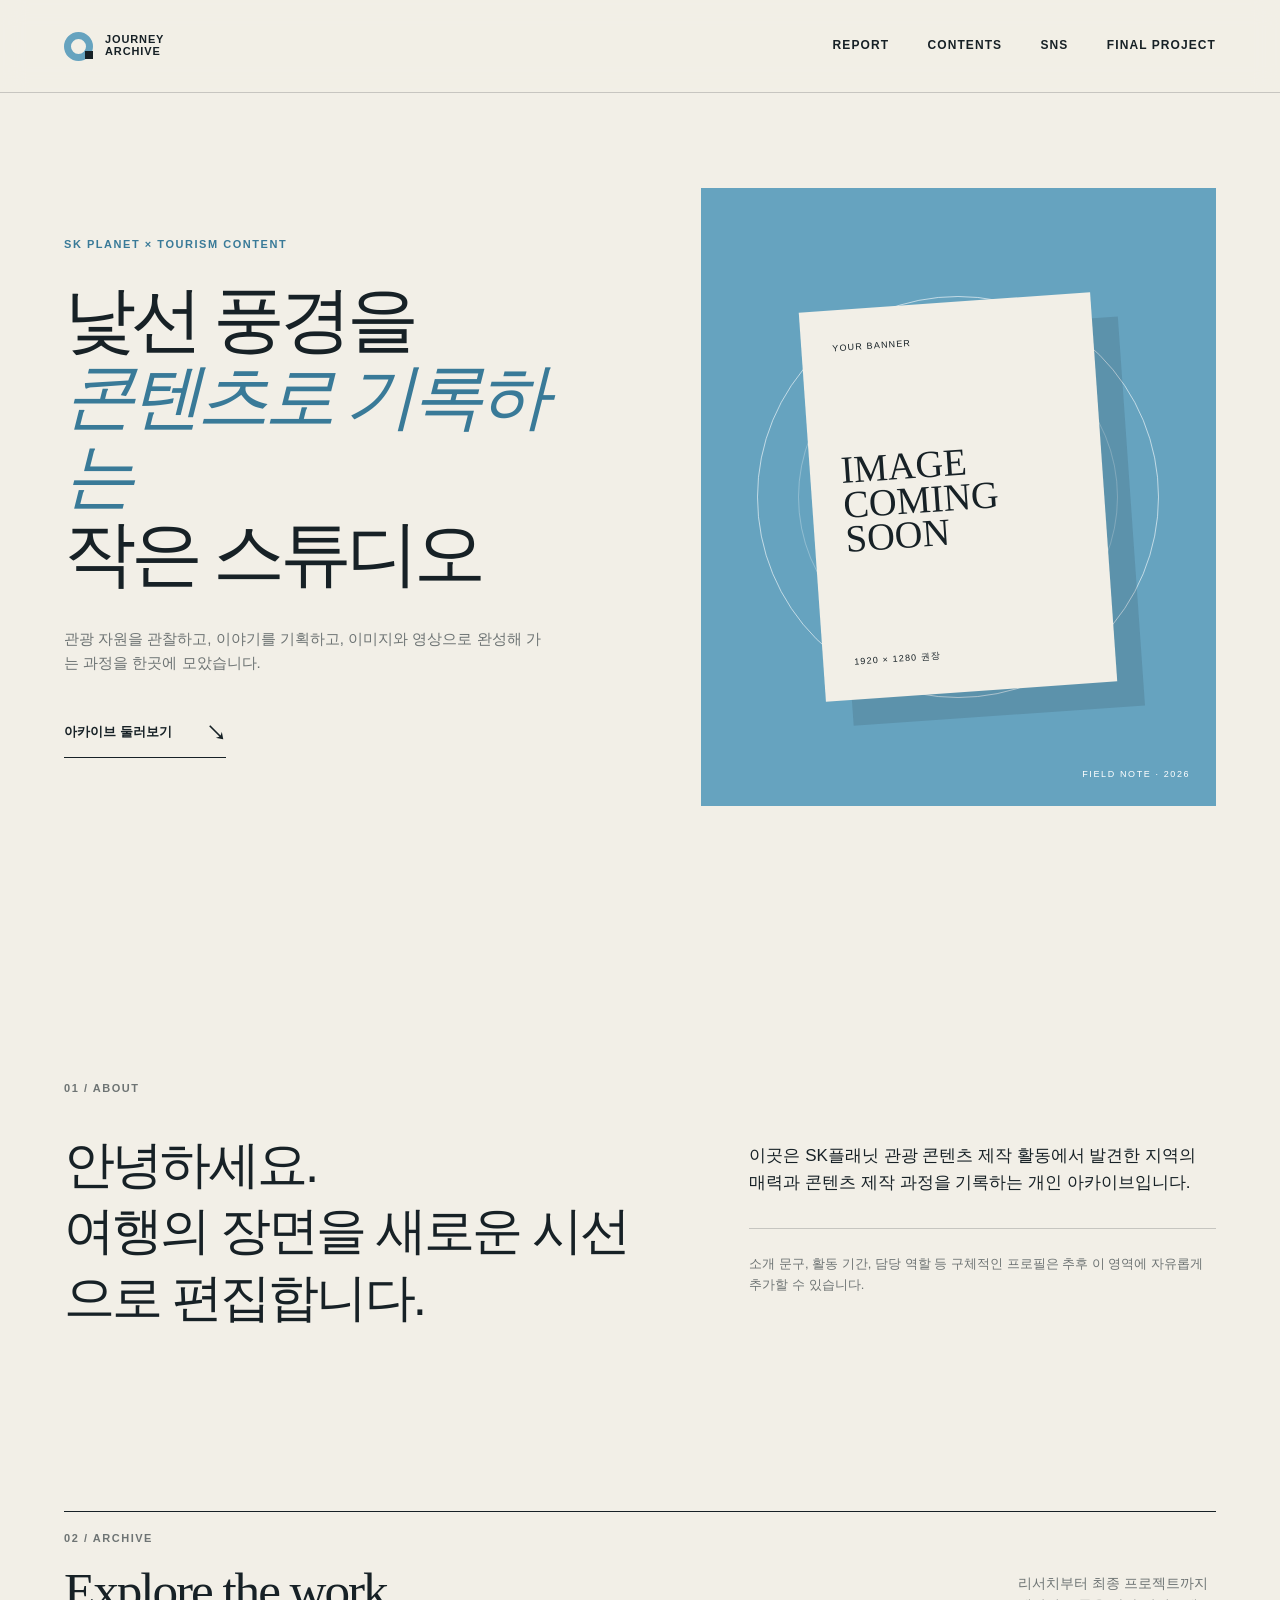
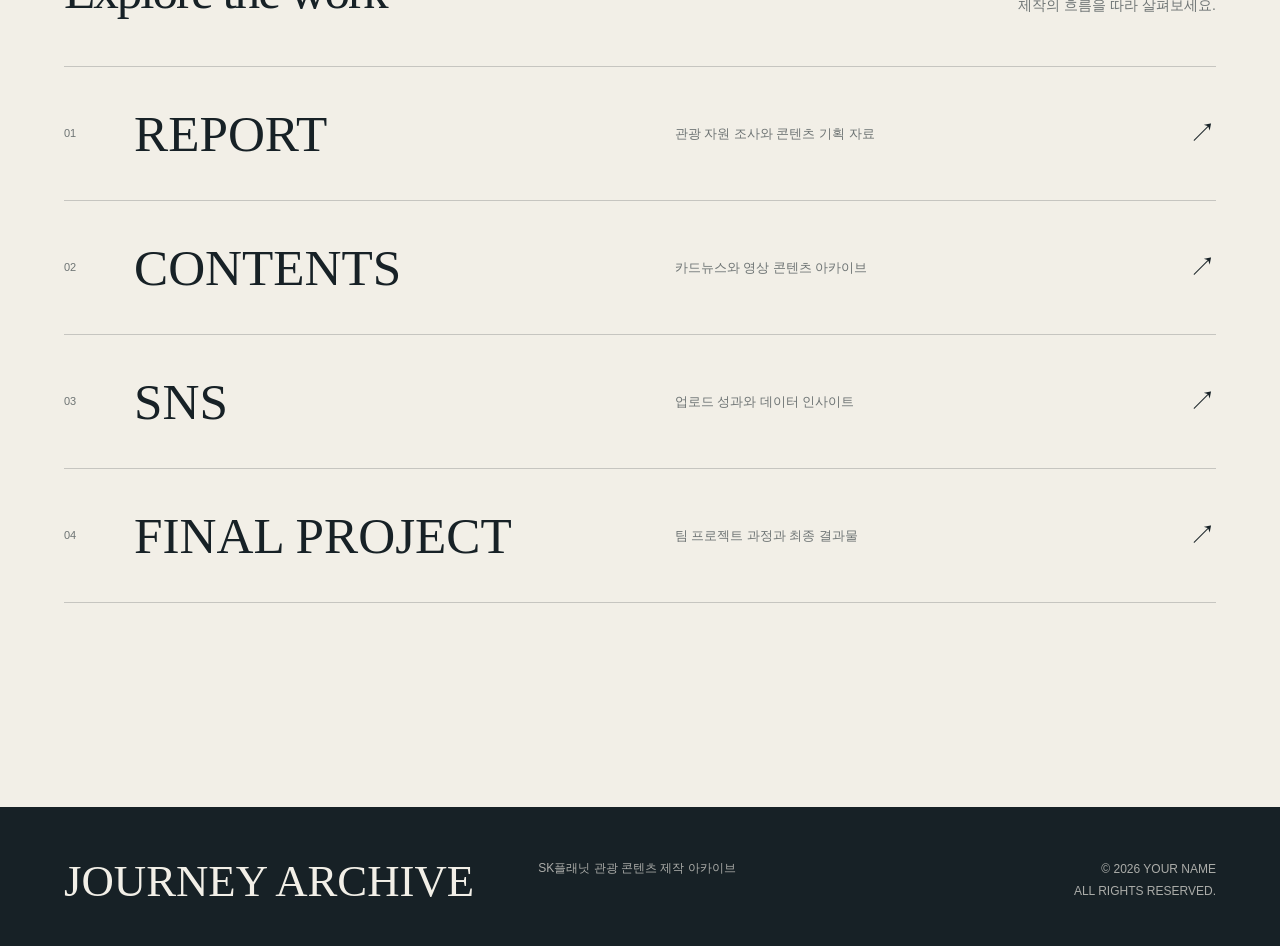
==== index.html @ 18e693d4 "Build responsive tourism content archive" ====
<!doctype html>
<html lang="ko">
<head>
  <meta charset="UTF-8">
  <meta name="viewport" content="width=device-width, initial-scale=1.0">
  <meta name="description" content="SK플래닛 관광 콘텐츠 제작 과정을 기록하는 개인 아카이브입니다.">
  <title>Journey Archive — Home</title>
  <link rel="stylesheet" href="css/reset.css">
  <link rel="stylesheet" href="css/common.css">
  <link rel="stylesheet" href="css/layout.css">
  <link rel="stylesheet" href="css/pages.css">
  <script src="js/common.js" defer></script>
</head>
<body data-page="home">
  <a class="skip-link" href="#main">본문 바로가기</a>
  <header class="site-header">
    <div class="header-inner">
      <a class="brand" href="index.html" aria-label="Journey Archive 홈"><span class="brand-mark" aria-hidden="true"></span><span>JOURNEY<br>ARCHIVE</span></a>
      <button class="menu-toggle" type="button" aria-expanded="false" aria-controls="primary-navigation"><span class="sr-only">메뉴 열기</span><span></span><span></span></button>
      <nav id="primary-navigation" class="primary-nav" aria-label="주요 메뉴"><a href="report.html">REPORT</a><a href="contents.html">CONTENTS</a><a href="sns.html">SNS</a><a href="final.html">FINAL PROJECT</a></nav>
    </div>
  </header>
  <main id="main">
    <section class="hero container reveal">
      <div class="hero-copy"><p class="eyebrow">SK PLANET × TOURISM CONTENT</p><h1>낯선 풍경을<br><em>콘텐츠로 기록하는</em><br>작은 스튜디오</h1><p class="hero-description">관광 자원을 관찰하고, 이야기를 기획하고, 이미지와 영상으로 완성해 가는 과정을 한곳에 모았습니다.</p><a class="text-link" href="#archive">아카이브 둘러보기 <span aria-hidden="true">↘</span></a></div>
      <div class="hero-visual" role="img" aria-label="추후 메인 배너 이미지가 들어갈 영역"><div class="visual-orbit"></div><div class="visual-card"><span>YOUR BANNER</span><strong>IMAGE<br>COMING<br>SOON</strong><small>1920 × 1280 권장</small></div><span class="visual-caption">FIELD NOTE · 2026</span></div>
    </section>
    <section class="intro-section container reveal"><p class="section-index">01 / ABOUT</p><div class="intro-grid"><h2>안녕하세요.<br>여행의 장면을 새로운 시선으로 편집합니다.</h2><div><p>이곳은 SK플래닛 관광 콘텐츠 제작 활동에서 발견한 지역의 매력과 콘텐츠 제작 과정을 기록하는 개인 아카이브입니다.</p><p class="muted">소개 문구, 활동 기간, 담당 역할 등 구체적인 프로필은 추후 이 영역에 자유롭게 추가할 수 있습니다.</p></div></div></section>
    <section id="archive" class="archive-section container"><div class="section-heading reveal"><div><p class="section-index">02 / ARCHIVE</p><h2>Explore the work</h2></div><p>리서치부터 최종 프로젝트까지<br>제작의 흐름을 따라 살펴보세요.</p></div><div class="archive-list"><a class="archive-item reveal" href="report.html"><span>01</span><h3>Report</h3><p>관광 자원 조사와 콘텐츠 기획 자료</p><b aria-hidden="true">↗</b></a><a class="archive-item reveal" href="contents.html"><span>02</span><h3>Contents</h3><p>카드뉴스와 영상 콘텐츠 아카이브</p><b aria-hidden="true">↗</b></a><a class="archive-item reveal" href="sns.html"><span>03</span><h3>SNS</h3><p>업로드 성과와 데이터 인사이트</p><b aria-hidden="true">↗</b></a><a class="archive-item reveal" href="final.html"><span>04</span><h3>Final Project</h3><p>팀 프로젝트 과정과 최종 결과물</p><b aria-hidden="true">↗</b></a></div></section>
  </main>
  <footer class="site-footer"><div class="container footer-grid"><a class="footer-title" href="index.html">JOURNEY ARCHIVE</a><p>SK플래닛 관광 콘텐츠 제작 아카이브</p><p class="footer-meta">© <span data-current-year></span> YOUR NAME<br>ALL RIGHTS RESERVED.</p></div></footer>
</body>
</html>
---- css/common.css ----
:root{--paper:#f2efe7;--blue:#66a3bf;--blue-dark:#397a98;--ink:#172126;--muted:#6e7474;--line:rgba(23,33,38,.2);--white:#fcfbf7;--coral:#d88970;--sand:#d4c7a5;--max:1380px;--pad:clamp(22px,5vw,72px);--font-sans:Arial,"Pretendard","Noto Sans KR",sans-serif;--font-serif:Georgia,"Times New Roman",serif}body{background:var(--paper);color:var(--ink);font-family:var(--font-sans);font-size:16px;line-height:1.6}.container{width:min(calc(100% - var(--pad)*2),var(--max));margin-inline:auto}.sr-only{position:absolute;width:1px;height:1px;padding:0;margin:-1px;overflow:hidden;clip:rect(0,0,0,0);white-space:nowrap;border:0}.skip-link{position:fixed;z-index:999;top:12px;left:12px;padding:10px 14px;background:var(--ink);color:white;transform:translateY(-200%)}.skip-link:focus{transform:none}.site-header{position:relative;z-index:100;border-bottom:1px solid var(--line);background:rgba(242,239,231,.92);backdrop-filter:blur(12px)}.header-inner{height:92px;max-width:calc(var(--max) + var(--pad)*2);margin:auto;padding-inline:var(--pad);display:flex;align-items:center;justify-content:space-between}.brand{display:flex;gap:12px;align-items:center;font-size:11px;font-weight:800;line-height:1.05;letter-spacing:.08em}.brand-mark{width:29px;height:29px;border:7px solid var(--blue);border-radius:50%;position:relative}.brand-mark::after{content:"";position:absolute;width:8px;height:8px;background:var(--ink);right:-7px;bottom:-5px}.primary-nav{display:flex;align-items:center;gap:clamp(22px,3vw,52px)}.primary-nav a{position:relative;font-size:12px;font-weight:700;letter-spacing:.09em;padding-block:9px}.primary-nav a::after{content:"";position:absolute;left:0;bottom:2px;width:100%;height:2px;background:var(--blue);transform:scaleX(0);transform-origin:right;transition:transform .25s}.primary-nav a:hover::after,.primary-nav a.is-active::after{transform:scaleX(1);transform-origin:left}.menu-toggle{display:none;width:42px;height:42px;cursor:pointer}.menu-toggle>span:not(.sr-only){display:block;width:24px;height:1px;margin:7px auto;background:currentColor;transition:.25s}.eyebrow,.section-index{font-size:11px;font-weight:700;letter-spacing:.14em;text-transform:uppercase}.eyebrow{color:var(--blue-dark)}.section-index{color:var(--muted)}.section-heading{display:flex;justify-content:space-between;align-items:end;border-top:1px solid var(--ink);padding-top:18px;margin-bottom:50px}.section-heading h2{font:400 clamp(32px,4vw,60px)/1 var(--font-serif);letter-spacing:-.04em;margin-top:18px}.section-heading>p{font-size:14px;color:var(--muted)}.text-link{display:inline-flex;gap:34px;align-items:center;padding-bottom:8px;border-bottom:1px solid var(--ink);font-size:13px;font-weight:700}.text-link span{font-size:20px}.site-footer{margin-top:clamp(90px,12vw,180px);padding:52px 0 42px;background:var(--ink);color:var(--paper)}.footer-grid{display:grid;grid-template-columns:1.4fr 1fr 1fr;align-items:start}.footer-title{font:400 clamp(28px,3.5vw,52px)/1 var(--font-serif)}.footer-grid>p{font-size:12px;color:rgba(242,239,231,.68)}.footer-meta{text-align:right;line-height:1.8}.reveal{opacity:0;transform:translateY(20px);transition:opacity .7s ease,transform .7s ease}.reveal.is-visible{opacity:1;transform:none}@media (prefers-reduced-motion:reduce){html{scroll-behavior:auto}.reveal{opacity:1;transform:none;transition:none}}
---- css/layout.css ----
.hero{min-height:calc(100vh - 92px);display:grid;grid-template-columns:1.03fr .97fr;gap:clamp(40px,7vw,110px);align-items:center;padding-block:70px}.hero-copy h1{font-size:clamp(44px,5.6vw,86px);font-weight:500;line-height:1.08;letter-spacing:-.07em;margin:27px 0 34px}.hero-copy h1 em{font-family:var(--font-serif);font-weight:400;color:var(--blue-dark)}.hero-description{max-width:480px;color:var(--muted);font-size:15px;margin-bottom:42px}.hero-visual{aspect-ratio:5/6;background:var(--blue);position:relative;overflow:hidden;padding:7%;display:flex;align-items:center;justify-content:center}.visual-orbit{position:absolute;width:78%;aspect-ratio:1;border:1px solid rgba(255,255,255,.6);border-radius:50%}.visual-orbit::before,.visual-orbit::after{content:"";position:absolute;border:1px solid rgba(255,255,255,.28);border-radius:50%;inset:10%}.visual-orbit::after{inset:22%}.visual-card{position:relative;z-index:1;width:66%;aspect-ratio:3/4;background:var(--paper);padding:7%;display:flex;flex-direction:column;justify-content:space-between;box-shadow:26px 26px 0 rgba(23,33,38,.13);transform:rotate(-4deg)}.visual-card span,.visual-card small{font-size:9px;letter-spacing:.13em}.visual-card strong{font:400 clamp(26px,3vw,48px)/.9 var(--font-serif)}.visual-caption{position:absolute;right:5%;bottom:4%;font-size:9px;letter-spacing:.18em;color:white}.intro-section{padding-block:clamp(100px,14vw,200px)}.intro-grid{display:grid;grid-template-columns:1.1fr .9fr;gap:10%;margin-top:34px}.intro-grid h2{font-size:clamp(30px,4vw,58px);font-weight:500;line-height:1.3;letter-spacing:-.055em}.intro-grid>div{max-width:480px;padding-top:10px;font-size:17px}.intro-grid .muted{margin-top:32px;color:var(--muted);font-size:13px;padding-top:25px;border-top:1px solid var(--line)}.archive-section{padding-bottom:50px}.archive-list{border-top:1px solid var(--line)}.archive-item{display:grid;grid-template-columns:70px 1.1fr 1fr 50px;align-items:center;min-height:134px;border-bottom:1px solid var(--line);transition:background .25s,padding .25s}.archive-item>span{font-size:11px;color:var(--muted)}.archive-item h3{font:400 clamp(30px,4vw,58px)/1 var(--font-serif);text-transform:uppercase}.archive-item p{font-size:13px;color:var(--muted)}.archive-item b{font-size:27px;font-weight:400;text-align:right}.archive-item:hover{padding-inline:22px;background:var(--blue);color:white}.archive-item:hover p,.archive-item:hover>span{color:white}.page-hero{padding-top:clamp(70px,10vw,145px)}.page-title-row{display:flex;justify-content:space-between;align-items:end;margin:26px 0 60px}.page-title-row h1{font:400 clamp(72px,12vw,180px)/.8 var(--font-serif);letter-spacing:-.07em;text-transform:uppercase}.page-title-row p{font-size:14px;color:var(--muted);padding-bottom:5px}.page-hero-line{display:grid;grid-template-columns:1fr 1fr 1fr;padding:15px 0;border-top:1px solid var(--ink);font-size:10px;letter-spacing:.12em}.page-hero-line span:nth-child(2){text-align:center}.page-hero-line span:last-child{text-align:right}.content-section{padding-top:clamp(90px,11vw,150px)}.final-hero{min-height:calc(100vh - 92px);display:grid;grid-template-columns:.85fr 1.15fr;gap:8%;align-items:center;padding-block:70px}.final-title h1{font:400 clamp(76px,10vw,150px)/.77 var(--font-serif);letter-spacing:-.07em;margin:30px 0 40px}.final-title h1 em{color:var(--blue-dark)}.final-title>p:last-child{max-width:380px;color:var(--muted)}.final-visual{height:min(72vh,760px);min-height:500px;background:var(--blue);position:relative;overflow:hidden;padding:35px;color:white;display:flex;flex-direction:column;justify-content:space-between}.final-visual>span{font-size:10px;letter-spacing:.15em}.final-visual>p{align-self:flex-end;font-size:12px}.final-symbol{position:absolute;inset:20% 12%;display:flex;justify-content:center;align-items:center}.final-symbol i{position:absolute;width:50%;aspect-ratio:1;border:1px solid white;border-radius:50%}.final-symbol i:nth-child(1){transform:translateX(-27%)}.final-symbol i:nth-child(2){transform:translateX(27%)}.final-symbol i:nth-child(3){width:25%;background:var(--paper);border:0}.project-overview{padding-block:clamp(100px,14vw,190px)}.overview-grid{display:grid;grid-template-columns:1fr 1fr;gap:10%;margin-top:36px}.overview-grid h2{font-size:clamp(38px,5vw,70px);font-weight:500;line-height:1.2;letter-spacing:-.06em}.overview-copy>p{font-size:17px;max-width:590px}.overview-copy dl{margin-top:60px;border-top:1px solid var(--ink)}.overview-copy dl div{display:grid;grid-template-columns:120px 1fr;padding:16px 0;border-bottom:1px solid var(--line)}.overview-copy dt{font-size:10px;letter-spacing:.12em}.overview-copy dd{font-size:14px}.process-section{background:var(--blue);padding-block:clamp(80px,10vw,140px)}.process-section .section-heading{border-color:rgba(255,255,255,.7)}.process-section .section-index,.process-section .section-heading>p{color:rgba(255,255,255,.7)}.process-list{display:grid;grid-template-columns:repeat(4,1fr);border-top:1px solid rgba(255,255,255,.55)}.process-list li{min-height:300px;padding:22px;border-right:1px solid rgba(255,255,255,.4);display:flex;flex-direction:column;justify-content:space-between}.process-list li:first-child{border-left:1px solid rgba(255,255,255,.4)}.process-list>li>span{font:400 42px/1 var(--font-serif);color:white}.process-list small{font-size:9px;letter-spacing:.13em;color:rgba(255,255,255,.75)}.process-list h3{font-size:20px;margin:8px 0 18px}.process-list p{font-size:12px;color:rgba(23,33,38,.68)}.project-gallery{display:grid;grid-template-columns:2fr 1fr;gap:18px}.project-gallery>div{position:relative;background:var(--blue);min-height:300px;padding:22px;display:flex;justify-content:space-between;font-size:10px;letter-spacing:.12em;overflow:hidden}.project-gallery>div::after{content:"";position:absolute;width:60%;aspect-ratio:1;border:1px solid rgba(255,255,255,.6);border-radius:50%;left:20%;top:15%}.project-gallery .gallery-large{grid-row:span 2;min-height:620px}.project-gallery .gallery-small{background:var(--sand)}.project-gallery .inverse{background:var(--ink);color:white}.project-gallery strong{align-self:end;font-weight:400}
@media(max-width:900px){.hero{min-height:auto;grid-template-columns:1fr;padding-top:80px}.hero-visual{width:80%;margin-left:auto}.intro-grid,.overview-grid{grid-template-columns:1fr;gap:46px}.archive-item{grid-template-columns:48px 1fr 40px}.archive-item p{display:none}.final-hero{grid-template-columns:1fr;min-height:auto}.final-visual{height:65vh}.process-list{grid-template-columns:1fr 1fr}.process-list li:nth-child(3){border-left:1px solid rgba(255,255,255,.4);border-top:1px solid rgba(255,255,255,.4)}.process-list li:nth-child(4){border-top:1px solid rgba(255,255,255,.4)}}
@media(max-width:700px){.header-inner{height:72px}.menu-toggle{display:block;position:relative;z-index:2}.menu-toggle[aria-expanded=true]>span:nth-last-child(2){transform:translateY(4px) rotate(45deg)}.menu-toggle[aria-expanded=true]>span:last-child{transform:translateY(-4px) rotate(-45deg)}.primary-nav{position:fixed;inset:0;background:var(--paper);padding:120px var(--pad) 50px;display:flex;flex-direction:column;align-items:flex-start;gap:10px;transform:translateX(100%);visibility:hidden;transition:.3s}.primary-nav.is-open{transform:none;visibility:visible}.primary-nav a{font:400 42px/1.2 var(--font-serif)}body.menu-open{overflow:hidden}.hero{padding-top:55px}.hero-copy h1{font-size:42px}.hero-visual{width:100%}.section-heading{display:block}.section-heading>p{margin-top:22px}.intro-grid h2{font-size:32px}.page-hero{padding-top:64px}.page-title-row{display:block;margin-bottom:45px}.page-title-row h1{font-size:72px}.page-title-row p{margin-top:32px}.footer-grid{grid-template-columns:1fr;gap:24px}.footer-meta{text-align:left}.project-gallery{grid-template-columns:1fr}.project-gallery .gallery-large{grid-row:auto;min-height:420px}.process-list{grid-template-columns:1fr}.process-list li{min-height:230px;border-left:1px solid rgba(255,255,255,.4);border-top:1px solid rgba(255,255,255,.4)}.process-list li:first-child{border-top:0}.final-title h1{font-size:80px}}
@media(max-width:700px){.primary-nav{width:100vw!important;height:100dvh!important;transform:none!important;opacity:0;pointer-events:none;background:#f2efe7!important;z-index:1}.primary-nav.is-open{opacity:1;pointer-events:auto}}
---- css/pages.css ----
.metric-band{margin-top:80px;background:var(--blue)}.metric-grid{display:grid;grid-template-columns:repeat(3,1fr) 1.4fr}.metric-grid article{min-height:230px;padding:28px;border-left:1px solid rgba(255,255,255,.4);display:flex;flex-direction:column}.metric-grid article:last-child{border-right:1px solid rgba(255,255,255,.4)}.metric-grid span{font-size:10px;text-transform:uppercase;letter-spacing:.12em}.metric-grid strong{font:400 70px/1 var(--font-serif);margin:auto 0 8px}.metric-grid p{font-size:12px}.keyword-cell{justify-content:space-between}.keyword-list{display:flex;flex-wrap:wrap;gap:8px;margin-top:auto}.keyword-list em,.tag{font-style:normal;font-size:9px;letter-spacing:.08em;border:1px solid currentColor;border-radius:50px;padding:7px 11px}.table-wrap{overflow-x:auto}table{width:100%;font-size:13px}th{text-align:left;font-size:9px;letter-spacing:.1em;color:var(--muted);padding:14px 12px;border-top:1px solid var(--ink);border-bottom:1px solid var(--ink)}td{padding:28px 12px;border-bottom:1px solid var(--line);vertical-align:top}td:nth-child(1){width:7%;color:var(--muted)}td:nth-child(2){width:16%;font-weight:700}td:nth-child(3),td:nth-child(4){width:12%}.tag{color:var(--blue-dark);white-space:nowrap}.note-grid{display:grid;grid-template-columns:repeat(3,1fr);border-top:1px solid var(--ink)}.note-grid article{min-height:270px;padding:25px;border-right:1px solid var(--line);display:flex;flex-direction:column}.note-grid article:first-child{border-left:1px solid var(--line)}.note-grid span{font:400 35px/1 var(--font-serif);color:var(--blue-dark)}.note-grid h3{font-size:20px;margin:auto 0 12px}.note-grid p{font-size:13px;color:var(--muted)}.filter-bar{display:flex;gap:28px;border-bottom:1px solid var(--ink);margin-bottom:55px}.filter-button{padding:16px 0;font-size:12px;font-weight:700;cursor:pointer;position:relative}.filter-button span{font-size:9px;color:var(--muted);margin-left:5px}.filter-button::after{content:"";position:absolute;left:0;bottom:-1px;width:100%;height:3px;background:var(--blue);transform:scaleX(0)}.filter-button.is-active::after{transform:scaleX(1)}.content-gallery{display:grid;grid-template-columns:repeat(2,1fr);gap:70px 26px}.content-card.is-hidden{display:none}.content-thumb{aspect-ratio:4/3;position:relative;padding:26px;overflow:hidden;transition:transform .3s}.content-card:hover .content-thumb{transform:translateY(-7px)}.content-thumb>p{position:absolute;left:8%;bottom:14%;font:400 clamp(32px,5vw,74px)/.85 var(--font-serif);letter-spacing:-.05em;z-index:2}.thumb-number,.thumb-label{position:absolute;font-size:9px;letter-spacing:.12em;z-index:2}.thumb-number{top:25px;right:25px}.thumb-label{bottom:24px;right:25px}.tone-blue{background:var(--blue)}.tone-dark{background:var(--ink);color:var(--paper)}.tone-paper{background:#dfd9cb}.tone-sand{background:var(--sand)}.tone-coral{background:var(--coral)}.tone-mist{background:#c9d6d5}.thumb-shape{position:absolute;background:var(--paper);opacity:.68}.thumb-shape.circle{width:52%;aspect-ratio:1;border-radius:50%;top:7%;right:7%}.thumb-shape.circle.small{width:34%;top:18%;right:12%}.thumb-shape.arch{width:44%;height:75%;border-radius:50% 50% 0 0;right:10%;top:12%}.thumb-lines{position:absolute;inset:12%;background:repeating-linear-gradient(90deg,transparent 0 13%,rgba(23,33,38,.17) 13% 13.3%)}.play-mark{position:absolute;top:50%;right:15%;width:64px;aspect-ratio:1;border:1px solid currentColor;border-radius:50%;display:grid;place-items:center;font-size:15px}.card-meta{display:flex;justify-content:space-between;align-items:end;padding-top:18px;border-top:1px solid var(--ink);margin-top:15px}.card-meta span,.card-meta time{font-size:9px;letter-spacing:.1em;color:var(--muted)}.card-meta h2{font-size:18px;margin-top:5px}.dashboard-section{margin-top:75px;padding:45px 0 120px;background:#e7e3d9}.dashboard-toolbar{display:flex;justify-content:space-between;align-items:center;margin-bottom:18px;font-size:10px;letter-spacing:.1em}.status-dot{display:inline-block;width:7px;height:7px;background:var(--blue);border-radius:50%;margin-right:8px}.dashboard-toolbar label{display:flex;align-items:center;gap:12px}.dashboard-toolbar select{border:1px solid var(--line);background:var(--paper);padding:8px 25px 8px 10px;font-size:11px}.dashboard-metrics{display:grid;grid-template-columns:repeat(4,1fr);margin-bottom:18px}.dashboard-metrics article{background:var(--white);padding:22px;min-height:170px;border-right:1px solid var(--line);display:flex;flex-direction:column}.dashboard-metrics article:first-child{border-radius:4px 0 0 4px}.dashboard-metrics article:last-child{border:0;border-radius:0 4px 4px 0}.dashboard-metrics span{text-transform:uppercase;font-size:10px;letter-spacing:.1em}.dashboard-metrics strong{font:400 clamp(38px,4vw,60px)/1 var(--font-serif);margin:auto 0 8px}.dashboard-metrics small{font-size:11px;color:var(--muted)}.dashboard-metrics .accent-metric{background:var(--blue)}.dashboard-grid{display:grid;grid-template-columns:2fr 1fr;gap:18px}.panel{background:var(--white);border-radius:4px;padding:25px}.panel-head{display:flex;justify-content:space-between}.panel-head span{font-size:9px;letter-spacing:.12em;color:var(--muted)}.panel-head h2{font-size:16px;margin-top:4px}.legend{display:flex;gap:14px}.legend span{display:flex;align-items:center;gap:5px}.legend i,.donut-wrap li i{width:8px;height:8px;background:var(--blue);display:inline-block}.legend span:last-child i,.donut-wrap li:nth-child(2) i{background:var(--ink)}.bar-chart{height:280px;display:flex;margin-top:30px}.chart-y{display:flex;flex-direction:column;justify-content:space-between;padding-bottom:24px;font-size:8px;color:var(--muted)}.bars{flex:1;display:flex;justify-content:space-around;align-items:flex-end;margin-left:14px;background:repeating-linear-gradient(0deg,var(--line) 0 1px,transparent 1px 25%)}.bars>div{height:100%;width:10%;position:relative;display:flex;align-items:flex-end;gap:3px;padding-bottom:24px}.bars i,.bars b{height:var(--value);flex:1;background:var(--blue);display:block}.bars b{background:var(--ink)}.bars span{position:absolute;bottom:0;left:50%;transform:translateX(-50%);font-size:8px}.donut-wrap{padding-top:42px}.donut{width:min(200px,75%);aspect-ratio:1;margin:auto;border-radius:50%;background:conic-gradient(var(--blue) 0 62%,var(--ink) 62%);display:grid;place-items:center}.donut::before{content:"";width:68%;aspect-ratio:1;background:var(--white);border-radius:50%;grid-area:1/1}.donut>div{position:relative;text-align:center;grid-area:1/1}.donut strong{display:block;font:400 36px/1 var(--font-serif)}.donut span{font-size:8px;letter-spacing:.12em}.donut-wrap ul{margin-top:35px}.donut-wrap li{display:flex;justify-content:space-between;padding:10px 0;border-bottom:1px solid var(--line);font-size:11px}.donut-wrap li span{display:flex;gap:8px;align-items:center}.top-content{margin-top:18px}.top-content>.panel-head>small{font-size:10px;color:var(--muted)}.ranking{margin-top:24px}.ranking>div{display:grid;grid-template-columns:40px 56px 1fr 100px 60px;gap:14px;align-items:center;padding:12px 0;border-top:1px solid var(--line);font-size:11px}.rank-thumb{width:56px;aspect-ratio:1}.ranking p b{display:block;font-size:12px}.ranking small{display:block;font-size:8px;color:var(--muted)}.ranking em{font-style:normal;color:var(--blue-dark);font-weight:700}
@media(max-width:900px){.metric-grid{grid-template-columns:1fr 1fr}.metric-grid article{border-bottom:1px solid rgba(255,255,255,.4)}.content-gallery{gap:50px 18px}.dashboard-grid{grid-template-columns:1fr}.dashboard-metrics{grid-template-columns:1fr 1fr}}
@media(max-width:700px){.metric-band{margin-top:48px}.metric-grid article{min-height:180px}.keyword-cell{grid-column:span 2}.note-grid{grid-template-columns:1fr}.note-grid article{min-height:220px;border-left:1px solid var(--line);border-bottom:1px solid var(--line)}table thead{display:none}table,tbody,tr,td{display:block}tr{padding:18px 0;border-bottom:1px solid var(--ink)}td{display:grid;grid-template-columns:105px 1fr;padding:8px 0;border:0}td::before{content:attr(data-label);font-size:9px;letter-spacing:.08em;color:var(--muted)}td:first-child{width:auto;font-weight:700}td:first-child::before{content:"NO."}.content-gallery{grid-template-columns:1fr}.content-thumb>p{font-size:45px}.dashboard-metrics{grid-template-columns:1fr 1fr}.dashboard-metrics article{min-height:145px}.dashboard-grid{grid-template-columns:1fr}.chart-panel{overflow-x:auto}.bar-chart{min-width:470px}.ranking>div{grid-template-columns:32px 48px 1fr 50px}.rank-thumb{width:48px}.ranking>div>strong{display:none}.top-content>.panel-head>small{display:none}}
.resource-table{table-layout:fixed}.resource-table th:nth-child(1){width:6%}.resource-table th:nth-child(2){width:31%}.resource-table th:nth-child(3){width:13%}.resource-table th:nth-child(4){width:29%}.resource-table th:nth-child(5){width:21%}.resource-table tbody tr{transition:background-color .25s}.resource-table tbody tr:hover{background:rgba(102,163,191,.1)}.resource-table td{padding:34px 14px}.resource-table .resource-number{width:auto;font:400 25px/1 var(--font-serif);color:var(--blue-dark)}.resource-kicker{margin-bottom:8px;color:var(--blue-dark);font-size:8px;font-weight:700;letter-spacing:.15em}.resource-main h3{font-size:clamp(18px,1.5vw,23px);line-height:1.25;letter-spacing:-.04em}.resource-intro{max-width:400px;margin-top:13px;color:var(--muted);font-size:12px;line-height:1.75;word-break:keep-all}.resource-type .tag{display:inline-block;font-weight:700}.resource-details dl div+div{margin-top:17px}.resource-details dt{margin-bottom:3px;color:var(--blue-dark);font-size:8px;font-weight:700;letter-spacing:.12em}.resource-details dd{font-size:11px;line-height:1.65;word-break:keep-all}.resource-visit{display:table-cell}.resource-visit strong,.resource-visit span,.resource-visit em{display:block}.resource-visit strong{font-size:14px;line-height:1.4;letter-spacing:-.02em}.resource-visit span{margin-top:4px;color:var(--muted);font-size:10px}.resource-visit em{width:max-content;margin-top:17px;padding:5px 9px;background:var(--blue);font-size:9px;font-style:normal;font-weight:700;letter-spacing:.04em}.resource-table .tag{color:var(--blue-dark)}
@media(max-width:900px){.resource-table,.resource-table tbody{display:block}.resource-table thead{display:none}.resource-table tbody{display:grid;grid-template-columns:repeat(2,1fr);gap:18px}.resource-table tbody tr{position:relative;display:block;padding:26px;background:rgba(252,251,247,.68);border:1px solid var(--line)}.resource-table td{display:block!important;width:auto!important;padding:0;border:0}.resource-table td::before{display:none!important}.resource-table .resource-number{margin-bottom:35px}.resource-table .resource-type{position:absolute;top:25px;right:24px}.resource-table .resource-details,.resource-table .resource-visit{margin-top:24px;padding-top:20px;border-top:1px solid var(--line)}.resource-table .resource-visit strong{font-size:16px}}
@media(max-width:600px){.resource-table tbody{grid-template-columns:1fr}.resource-table tbody tr{padding:23px}.resource-main h3{font-size:22px}.resource-intro{font-size:13px}.resource-details dd{font-size:12px}}
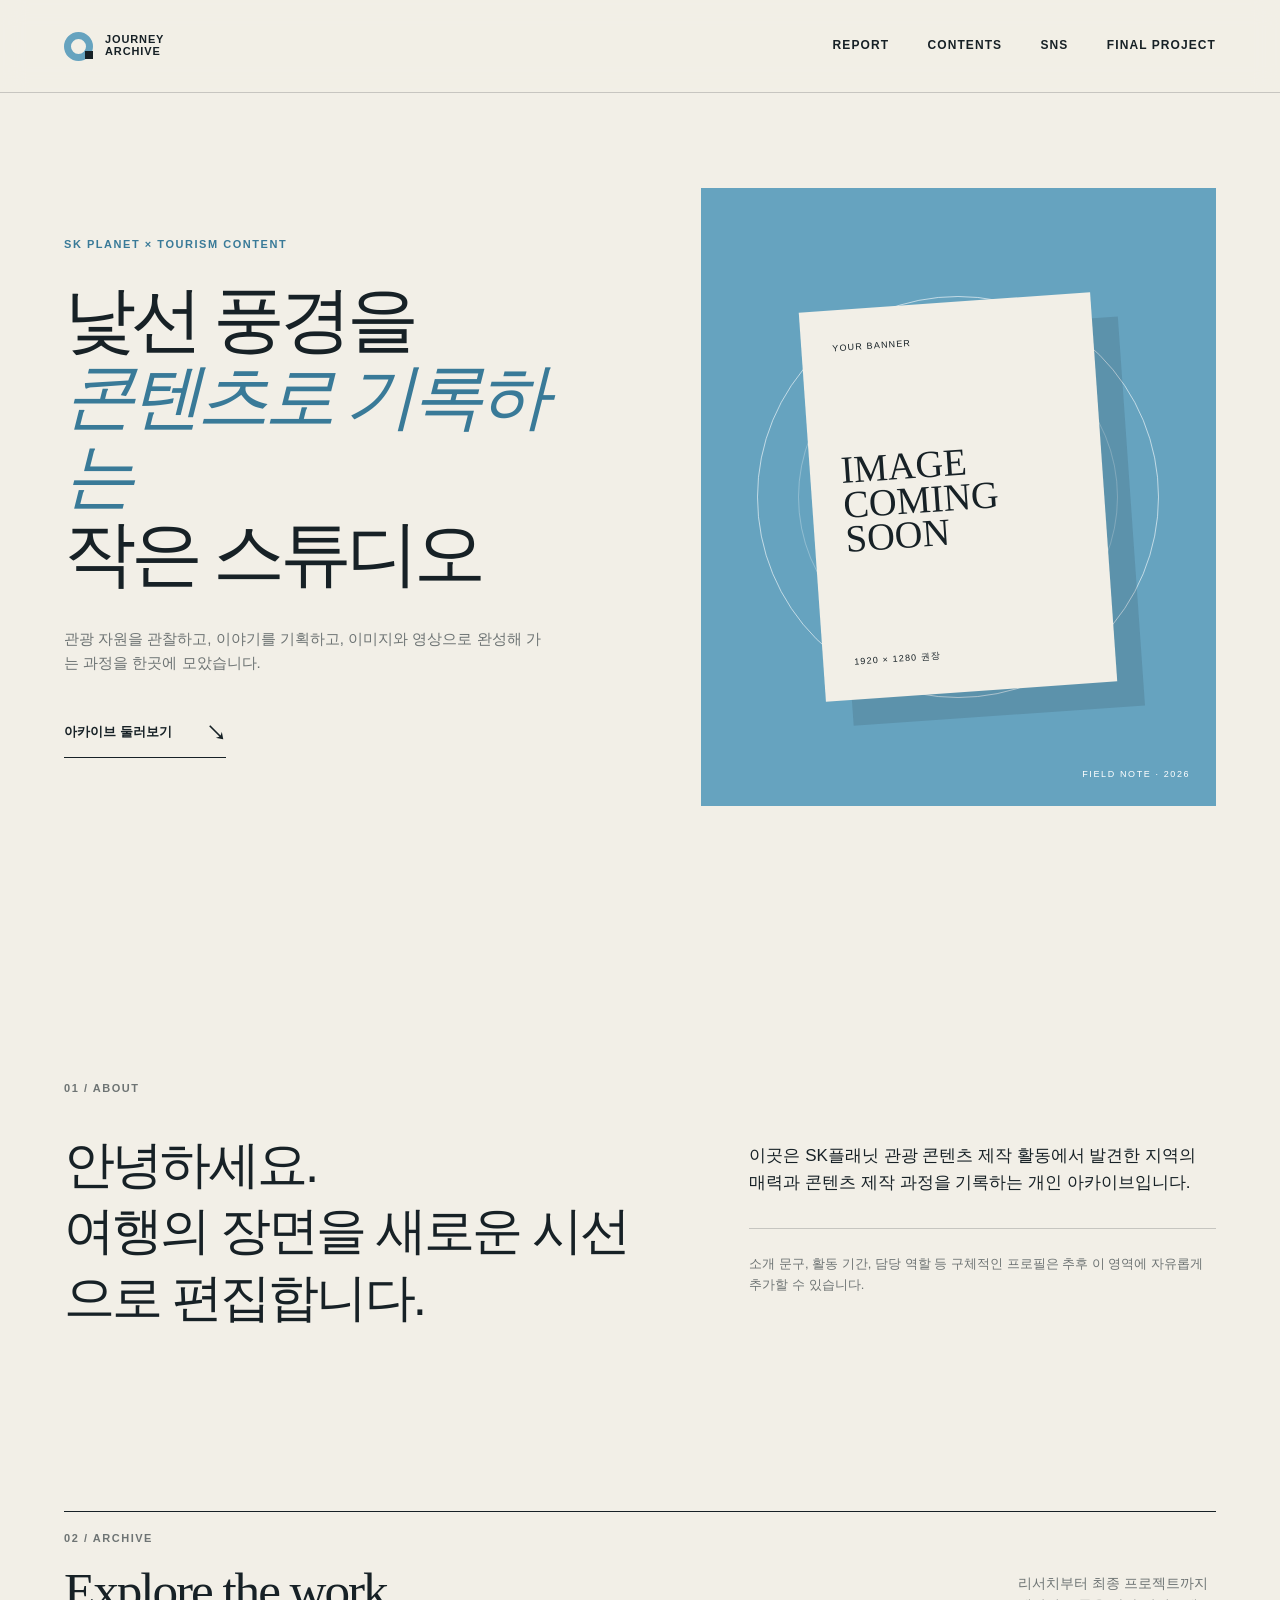
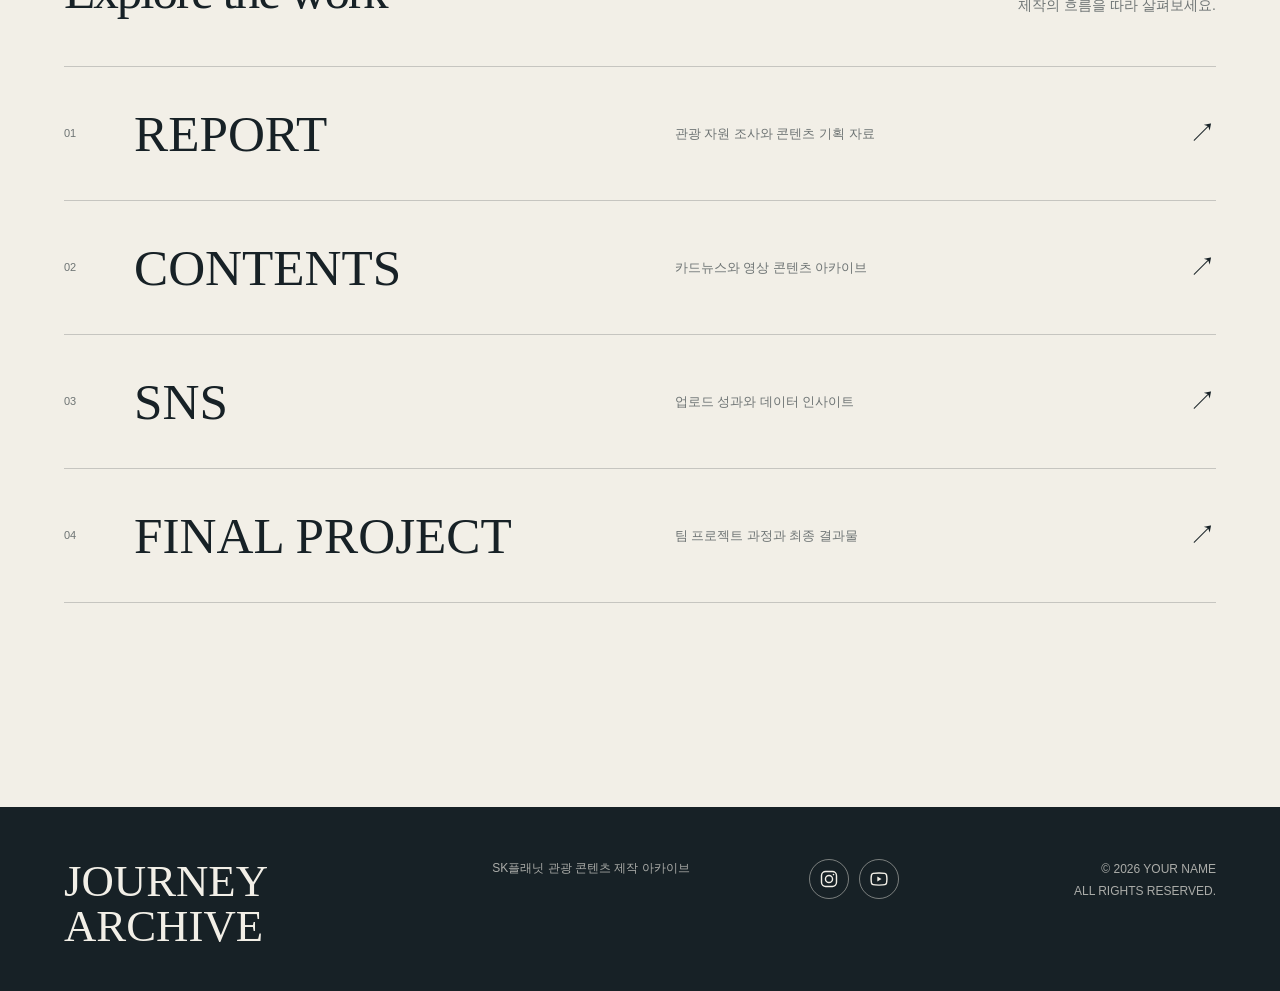
==== commit 0d7f69c2: "Update resource popups and footer social links" ====
--- a/index.html
+++ b/index.html
@@ -28,6 +28,6 @@
     <section class="intro-section container reveal"><p class="section-index">01 / ABOUT</p><div class="intro-grid"><h2>안녕하세요.<br>여행의 장면을 새로운 시선으로 편집합니다.</h2><div><p>이곳은 SK플래닛 관광 콘텐츠 제작 활동에서 발견한 지역의 매력과 콘텐츠 제작 과정을 기록하는 개인 아카이브입니다.</p><p class="muted">소개 문구, 활동 기간, 담당 역할 등 구체적인 프로필은 추후 이 영역에 자유롭게 추가할 수 있습니다.</p></div></div></section>
     <section id="archive" class="archive-section container"><div class="section-heading reveal"><div><p class="section-index">02 / ARCHIVE</p><h2>Explore the work</h2></div><p>리서치부터 최종 프로젝트까지<br>제작의 흐름을 따라 살펴보세요.</p></div><div class="archive-list"><a class="archive-item reveal" href="report.html"><span>01</span><h3>Report</h3><p>관광 자원 조사와 콘텐츠 기획 자료</p><b aria-hidden="true">↗</b></a><a class="archive-item reveal" href="contents.html"><span>02</span><h3>Contents</h3><p>카드뉴스와 영상 콘텐츠 아카이브</p><b aria-hidden="true">↗</b></a><a class="archive-item reveal" href="sns.html"><span>03</span><h3>SNS</h3><p>업로드 성과와 데이터 인사이트</p><b aria-hidden="true">↗</b></a><a class="archive-item reveal" href="final.html"><span>04</span><h3>Final Project</h3><p>팀 프로젝트 과정과 최종 결과물</p><b aria-hidden="true">↗</b></a></div></section>
   </main>
-  <footer class="site-footer"><div class="container footer-grid"><a class="footer-title" href="index.html">JOURNEY ARCHIVE</a><p>SK플래닛 관광 콘텐츠 제작 아카이브</p><p class="footer-meta">© <span data-current-year></span> YOUR NAME<br>ALL RIGHTS RESERVED.</p></div></footer>
+<footer class="site-footer"><div class="container footer-grid"><a class="footer-title" href="index.html">JOURNEY ARCHIVE</a><p>SK플래닛 관광 콘텐츠 제작 아카이브</p><nav class="footer-social" aria-label="소셜 미디어"><a href="https://www.instagram.com/hello.iamove/" target="_blank" rel="noopener noreferrer" aria-label="인스타그램 새 창에서 열기"><svg viewBox="0 0 24 24" aria-hidden="true"><rect x="3" y="3" width="18" height="18" rx="5"></rect><circle cx="12" cy="12" r="4.25"></circle><circle class="social-dot" cx="17.4" cy="6.7" r="1"></circle></svg></a><a href="https://www.youtube.com/channel/UC8eGlGJe2-aL2vwoHGrQ_UA" target="_blank" rel="noopener noreferrer" aria-label="유튜브 새 창에서 열기"><svg viewBox="0 0 24 24" aria-hidden="true"><path d="M21 7.2a2.8 2.8 0 0 0-2-2C17.2 4.7 12 4.7 12 4.7s-5.2 0-7 .5a2.8 2.8 0 0 0-2 2A29 29 0 0 0 2.5 12 29 29 0 0 0 3 16.8a2.8 2.8 0 0 0 2 2c1.8.5 7 .5 7 .5s5.2 0 7-.5a2.8 2.8 0 0 0 2-2 29 29 0 0 0 .5-4.8 29 29 0 0 0-.5-4.8Z"></path><path class="social-play" d="m10 9 5 3-5 3Z"></path></svg></a></nav><p class="footer-meta">© <span data-current-year></span> YOUR NAME<br>ALL RIGHTS RESERVED.</p></div></footer>
 </body>
 </html>
--- a/css/common.css
+++ b/css/common.css
@@ -1 +1,3 @@
 :root{--paper:#f2efe7;--blue:#66a3bf;--blue-dark:#397a98;--ink:#172126;--muted:#6e7474;--line:rgba(23,33,38,.2);--white:#fcfbf7;--coral:#d88970;--sand:#d4c7a5;--max:1380px;--pad:clamp(22px,5vw,72px);--font-sans:Arial,"Pretendard","Noto Sans KR",sans-serif;--font-serif:Georgia,"Times New Roman",serif}body{background:var(--paper);color:var(--ink);font-family:var(--font-sans);font-size:16px;line-height:1.6}.container{width:min(calc(100% - var(--pad)*2),var(--max));margin-inline:auto}.sr-only{position:absolute;width:1px;height:1px;padding:0;margin:-1px;overflow:hidden;clip:rect(0,0,0,0);white-space:nowrap;border:0}.skip-link{position:fixed;z-index:999;top:12px;left:12px;padding:10px 14px;background:var(--ink);color:white;transform:translateY(-200%)}.skip-link:focus{transform:none}.site-header{position:relative;z-index:100;border-bottom:1px solid var(--line);background:rgba(242,239,231,.92);backdrop-filter:blur(12px)}.header-inner{height:92px;max-width:calc(var(--max) + var(--pad)*2);margin:auto;padding-inline:var(--pad);display:flex;align-items:center;justify-content:space-between}.brand{display:flex;gap:12px;align-items:center;font-size:11px;font-weight:800;line-height:1.05;letter-spacing:.08em}.brand-mark{width:29px;height:29px;border:7px solid var(--blue);border-radius:50%;position:relative}.brand-mark::after{content:"";position:absolute;width:8px;height:8px;background:var(--ink);right:-7px;bottom:-5px}.primary-nav{display:flex;align-items:center;gap:clamp(22px,3vw,52px)}.primary-nav a{position:relative;font-size:12px;font-weight:700;letter-spacing:.09em;padding-block:9px}.primary-nav a::after{content:"";position:absolute;left:0;bottom:2px;width:100%;height:2px;background:var(--blue);transform:scaleX(0);transform-origin:right;transition:transform .25s}.primary-nav a:hover::after,.primary-nav a.is-active::after{transform:scaleX(1);transform-origin:left}.menu-toggle{display:none;width:42px;height:42px;cursor:pointer}.menu-toggle>span:not(.sr-only){display:block;width:24px;height:1px;margin:7px auto;background:currentColor;transition:.25s}.eyebrow,.section-index{font-size:11px;font-weight:700;letter-spacing:.14em;text-transform:uppercase}.eyebrow{color:var(--blue-dark)}.section-index{color:var(--muted)}.section-heading{display:flex;justify-content:space-between;align-items:end;border-top:1px solid var(--ink);padding-top:18px;margin-bottom:50px}.section-heading h2{font:400 clamp(32px,4vw,60px)/1 var(--font-serif);letter-spacing:-.04em;margin-top:18px}.section-heading>p{font-size:14px;color:var(--muted)}.text-link{display:inline-flex;gap:34px;align-items:center;padding-bottom:8px;border-bottom:1px solid var(--ink);font-size:13px;font-weight:700}.text-link span{font-size:20px}.site-footer{margin-top:clamp(90px,12vw,180px);padding:52px 0 42px;background:var(--ink);color:var(--paper)}.footer-grid{display:grid;grid-template-columns:1.4fr 1fr 1fr;align-items:start}.footer-title{font:400 clamp(28px,3.5vw,52px)/1 var(--font-serif)}.footer-grid>p{font-size:12px;color:rgba(242,239,231,.68)}.footer-meta{text-align:right;line-height:1.8}.reveal{opacity:0;transform:translateY(20px);transition:opacity .7s ease,transform .7s ease}.reveal.is-visible{opacity:1;transform:none}@media (prefers-reduced-motion:reduce){html{scroll-behavior:auto}.reveal{opacity:1;transform:none;transition:none}}
+
+.footer-grid{grid-template-columns:1.4fr 1fr auto 1fr;gap:clamp(22px,3vw,48px)}.footer-social{display:flex;gap:10px}.footer-social a{display:grid;place-items:center;width:40px;height:40px;border:1px solid rgba(242,239,231,.45);border-radius:50%;color:var(--paper);transition:background .2s,border-color .2s,color .2s,transform .2s}.footer-social a:hover,.footer-social a:focus-visible{background:var(--blue);border-color:var(--blue);color:var(--ink);transform:translateY(-2px)}.footer-social svg{width:20px;height:20px;fill:none;stroke:currentColor;stroke-width:1.7;stroke-linecap:round;stroke-linejoin:round}.footer-social .social-dot{fill:currentColor;stroke:none}.footer-social .social-play{fill:currentColor;stroke:none}@media(max-width:900px){.footer-grid{grid-template-columns:1.4fr 1fr}.footer-social{justify-self:end}.footer-meta{grid-column:2;text-align:right}}@media(max-width:700px){.footer-grid{grid-template-columns:1fr}.footer-social{justify-self:start}.footer-meta{grid-column:auto;text-align:left}}
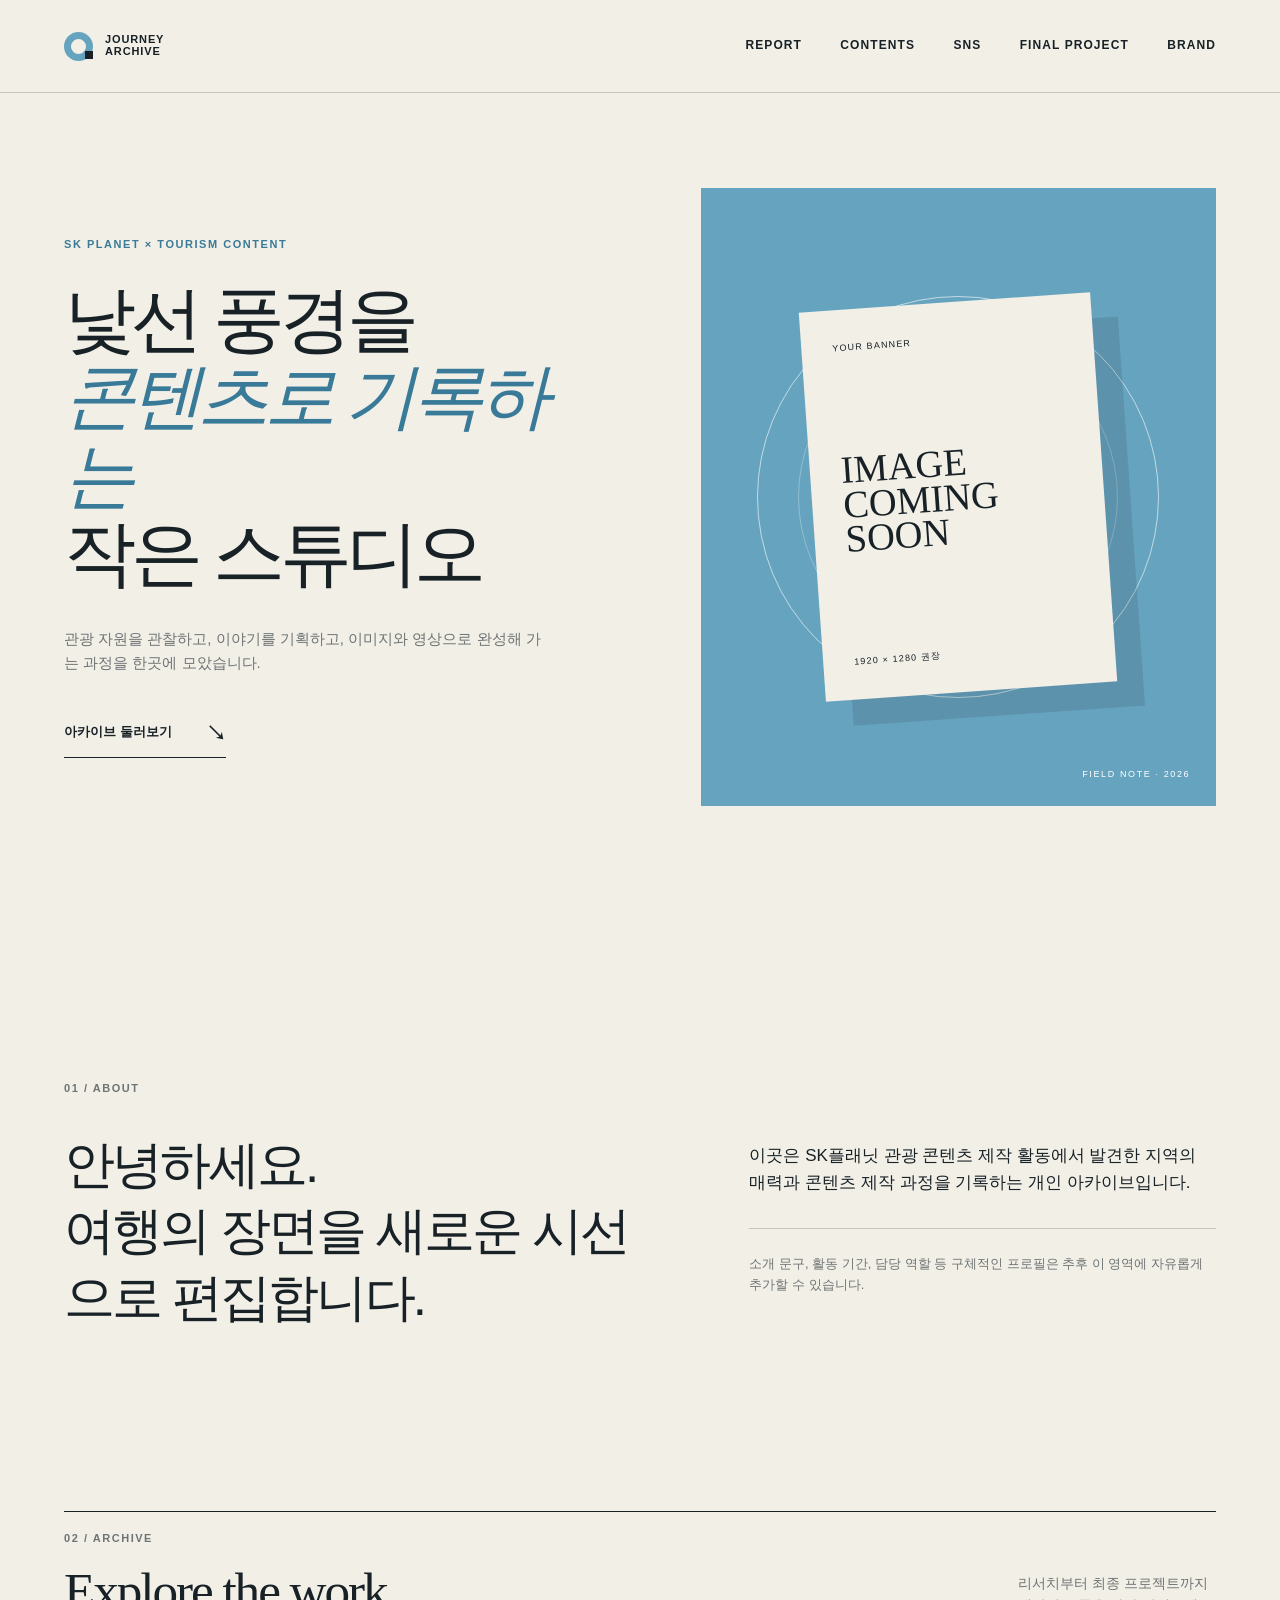
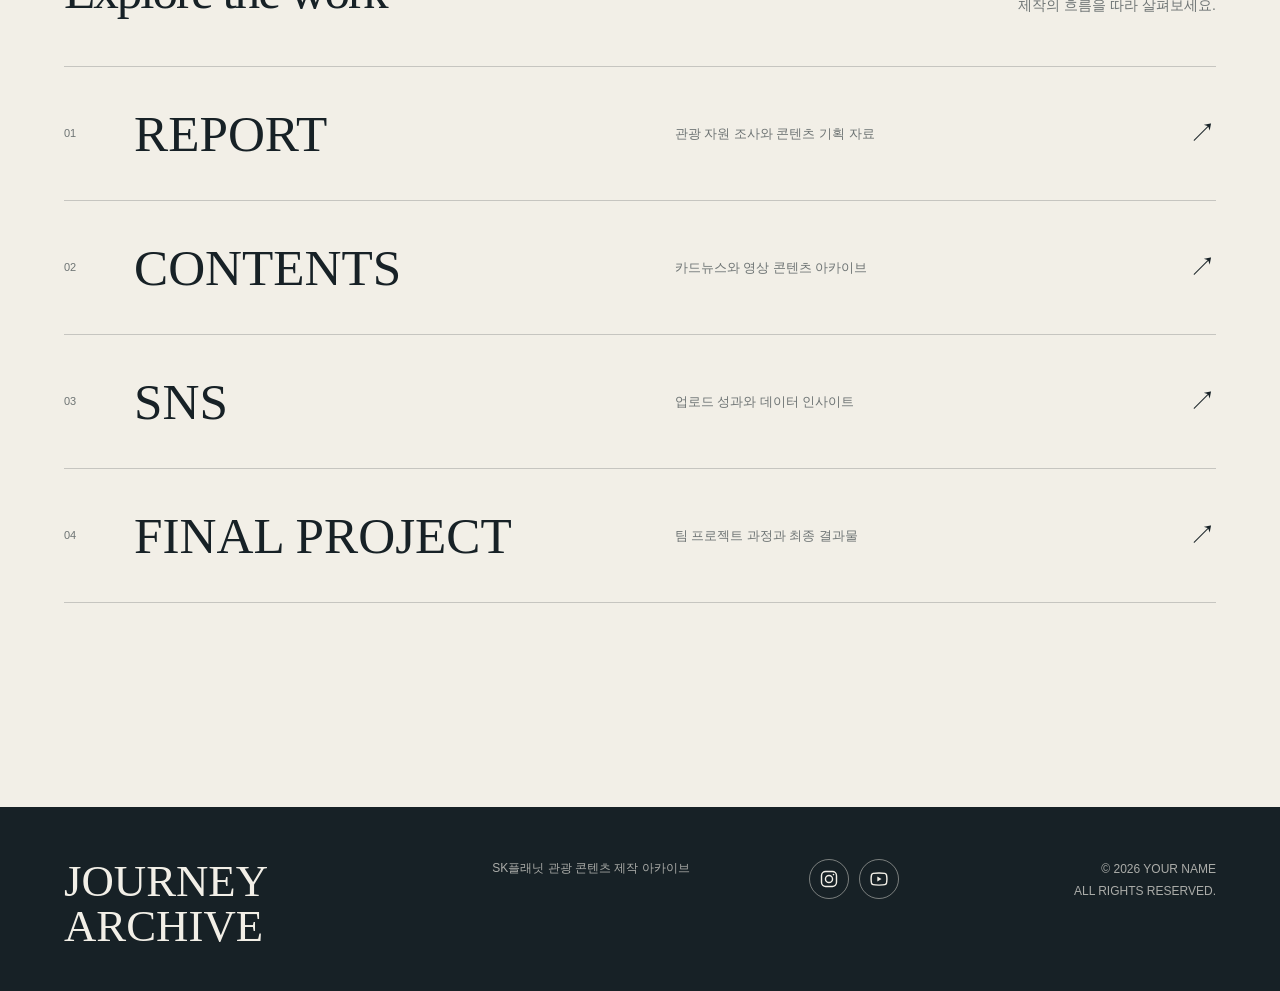
==== commit c97f1700: "Add brand guide and complete tourism content pages" ====
--- a/index.html
+++ b/index.html
@@ -17,7 +17,7 @@
     <div class="header-inner">
       <a class="brand" href="index.html" aria-label="Journey Archive 홈"><span class="brand-mark" aria-hidden="true"></span><span>JOURNEY<br>ARCHIVE</span></a>
       <button class="menu-toggle" type="button" aria-expanded="false" aria-controls="primary-navigation"><span class="sr-only">메뉴 열기</span><span></span><span></span></button>
-      <nav id="primary-navigation" class="primary-nav" aria-label="주요 메뉴"><a href="report.html">REPORT</a><a href="contents.html">CONTENTS</a><a href="sns.html">SNS</a><a href="final.html">FINAL PROJECT</a></nav>
+<nav id="primary-navigation" class="primary-nav" aria-label="주요 메뉴"><a href="report.html">REPORT</a><a href="contents.html">CONTENTS</a><a href="sns.html">SNS</a><a href="final.html">FINAL PROJECT</a><a href="brand.html">BRAND</a></nav>
     </div>
   </header>
   <main id="main">
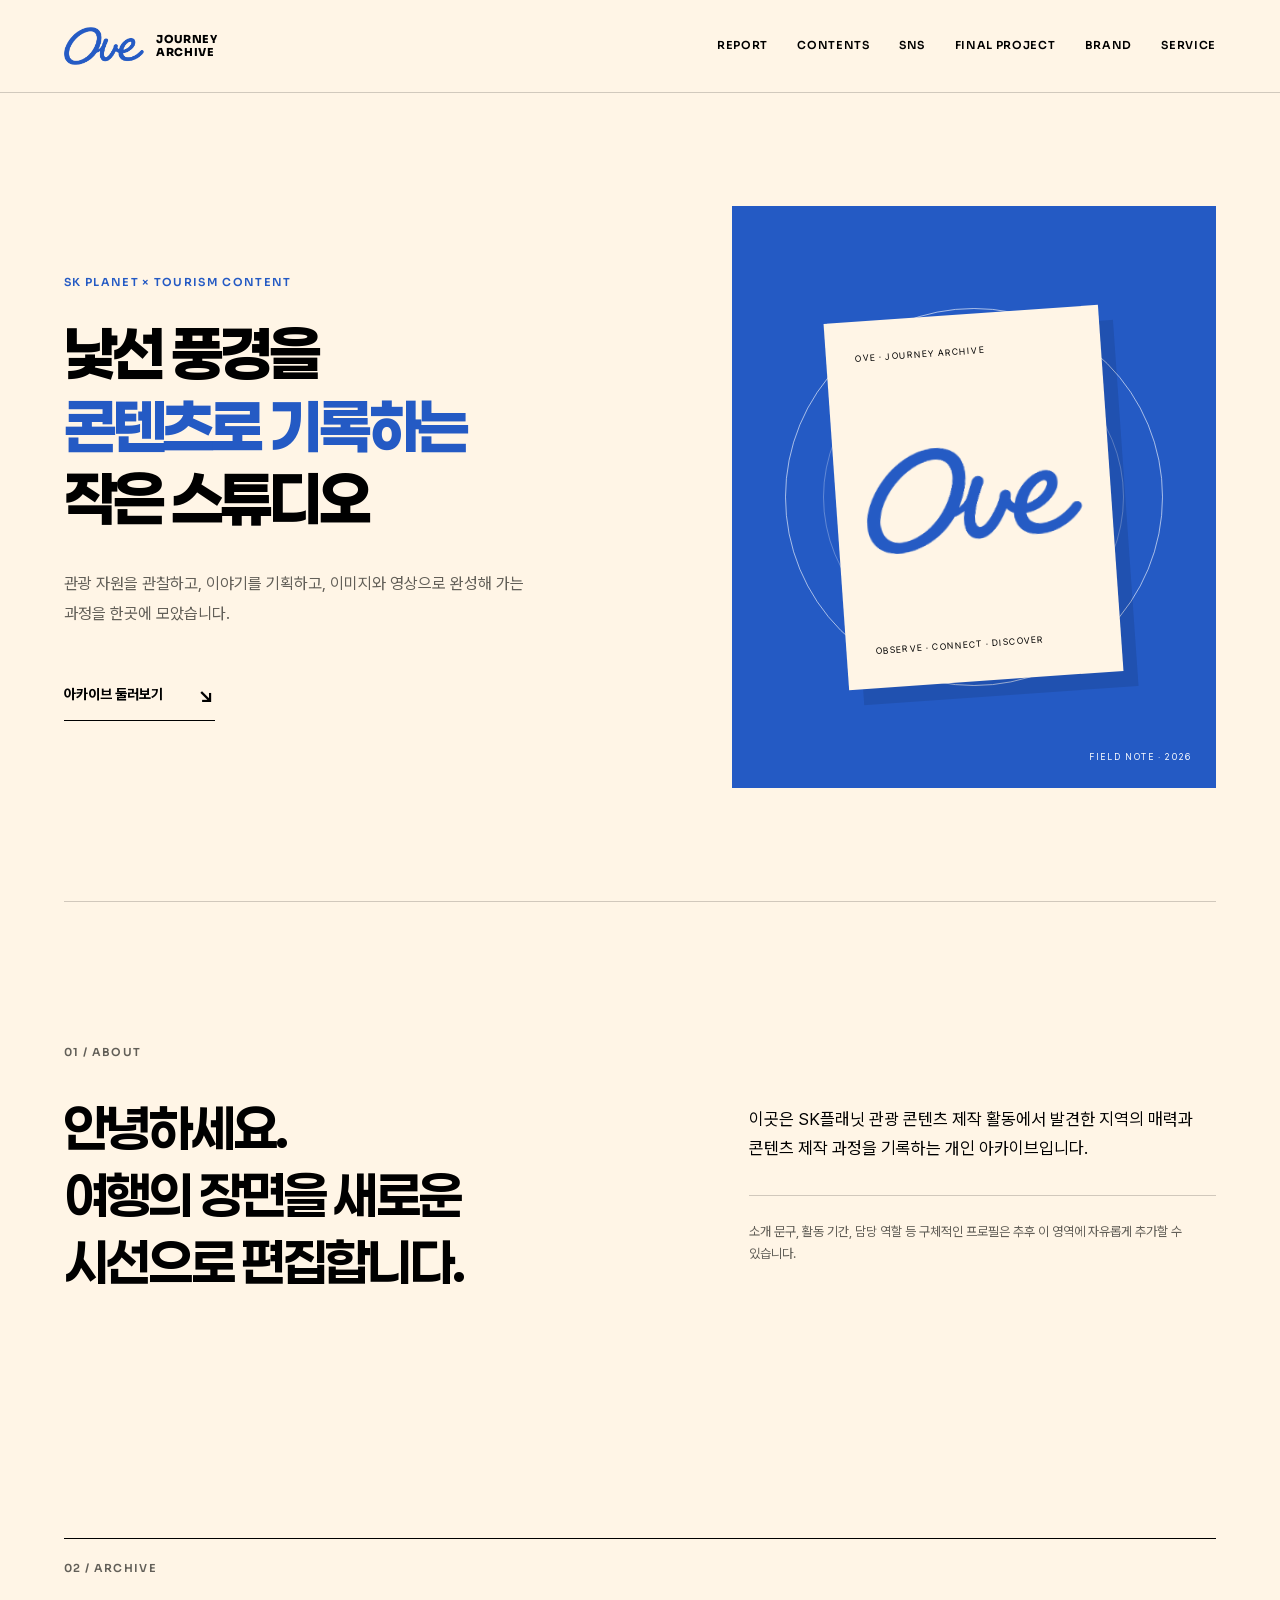
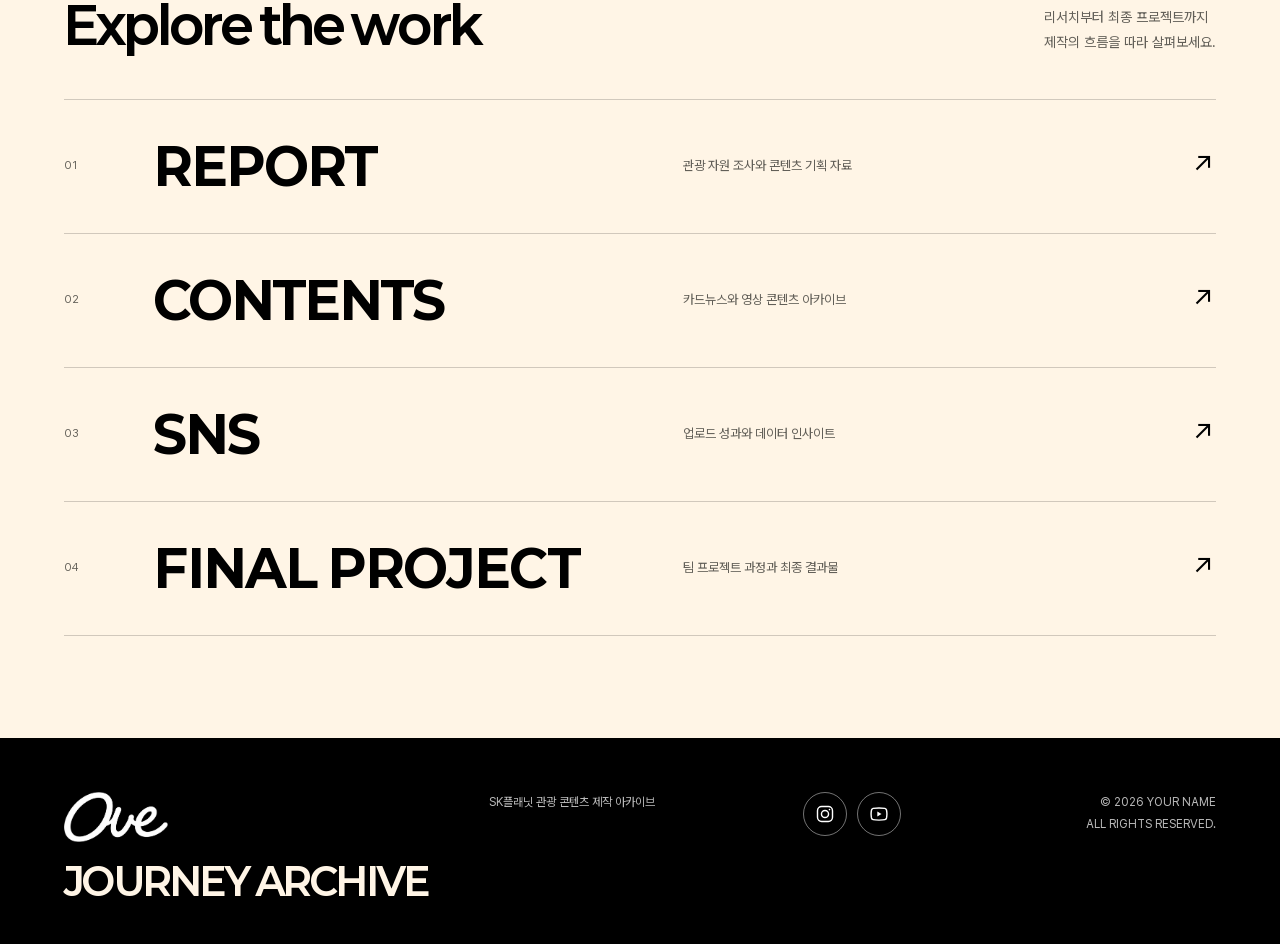
==== commit 1cb3ec0a: "Apply OVE brand palette and original logo across website" ====
--- a/index.html
+++ b/index.html
@@ -5,29 +5,40 @@
   <meta name="viewport" content="width=device-width, initial-scale=1.0">
   <meta name="description" content="SK플래닛 관광 콘텐츠 제작 과정을 기록하는 개인 아카이브입니다.">
   <title>Journey Archive — Home</title>
-  <link rel="stylesheet" href="css/reset.css">
-  <link rel="stylesheet" href="css/common.css">
-  <link rel="stylesheet" href="css/layout.css">
-  <link rel="stylesheet" href="css/pages.css">
+  <meta name="theme-color" content="#FFF5E6">
+  <meta property="og:type" content="website">
+  <meta property="og:locale" content="ko_KR">
+  <meta property="og:site_name" content="Journey Archive">
+  <meta property="og:title" content="Journey Archive — Home">
+  <meta property="og:description" content="SK플래닛 관광 콘텐츠 제작 과정을 기록하는 개인 아카이브입니다.">
+  <meta name="twitter:card" content="summary">
+  <link rel="icon" href="assets/favicon.svg" type="image/svg+xml">
+
+  <link rel="stylesheet" href="css/reset.css?v=20261015-ove3">
+  <link rel="stylesheet" href="css/fonts.css?v=20261015-ove3">
+  <link rel="stylesheet" href="css/common.css?v=20261015-ove3">
+  <link rel="stylesheet" href="css/layout.css?v=20261015-ove3">
+  <link rel="stylesheet" href="css/pages.css?v=20261015-ove3">
+  <link rel="stylesheet" href="css/section-spacing.css?v=20261015-ove3">
   <script src="js/common.js" defer></script>
 </head>
 <body data-page="home">
   <a class="skip-link" href="#main">본문 바로가기</a>
   <header class="site-header">
     <div class="header-inner">
-      <a class="brand" href="index.html" aria-label="Journey Archive 홈"><span class="brand-mark" aria-hidden="true"></span><span>JOURNEY<br>ARCHIVE</span></a>
+      <a class="brand" href="index.html" aria-label="Journey Archive 홈"><img class="brand-logo" src="assets/images/brand/ove-mark-blue.svg" alt="오브 OVE" width="1150" height="550"><span>JOURNEY<br>ARCHIVE</span></a>
       <button class="menu-toggle" type="button" aria-expanded="false" aria-controls="primary-navigation"><span class="sr-only">메뉴 열기</span><span></span><span></span></button>
-<nav id="primary-navigation" class="primary-nav" aria-label="주요 메뉴"><a href="report.html">REPORT</a><a href="contents.html">CONTENTS</a><a href="sns.html">SNS</a><a href="final.html">FINAL PROJECT</a><a href="brand.html">BRAND</a></nav>
+<nav id="primary-navigation" class="primary-nav" aria-label="주요 메뉴"><a href="report.html">REPORT</a><a href="contents.html">CONTENTS</a><a href="sns.html">SNS</a><a href="final.html">FINAL PROJECT</a><a href="brand.html">BRAND</a><a href="service.html">SERVICE</a></nav>
     </div>
   </header>
   <main id="main">
     <section class="hero container reveal">
       <div class="hero-copy"><p class="eyebrow">SK PLANET × TOURISM CONTENT</p><h1>낯선 풍경을<br><em>콘텐츠로 기록하는</em><br>작은 스튜디오</h1><p class="hero-description">관광 자원을 관찰하고, 이야기를 기획하고, 이미지와 영상으로 완성해 가는 과정을 한곳에 모았습니다.</p><a class="text-link" href="#archive">아카이브 둘러보기 <span aria-hidden="true">↘</span></a></div>
-      <div class="hero-visual" role="img" aria-label="추후 메인 배너 이미지가 들어갈 영역"><div class="visual-orbit"></div><div class="visual-card"><span>YOUR BANNER</span><strong>IMAGE<br>COMING<br>SOON</strong><small>1920 × 1280 권장</small></div><span class="visual-caption">FIELD NOTE · 2026</span></div>
+      <div class="hero-visual" role="img" aria-label="메인 블루와 크림으로 구성한 오브 브랜드 비주얼"><div class="visual-orbit"></div><div class="visual-card"><span>OVE · JOURNEY ARCHIVE</span><img class="hero-logo" src="assets/images/brand/ove-mark-blue.svg" alt="오브 OVE" width="1150" height="550"><small>OBSERVE · CONNECT · DISCOVER</small></div><span class="visual-caption">FIELD NOTE · 2026</span></div>
     </section>
     <section class="intro-section container reveal"><p class="section-index">01 / ABOUT</p><div class="intro-grid"><h2>안녕하세요.<br>여행의 장면을 새로운 시선으로 편집합니다.</h2><div><p>이곳은 SK플래닛 관광 콘텐츠 제작 활동에서 발견한 지역의 매력과 콘텐츠 제작 과정을 기록하는 개인 아카이브입니다.</p><p class="muted">소개 문구, 활동 기간, 담당 역할 등 구체적인 프로필은 추후 이 영역에 자유롭게 추가할 수 있습니다.</p></div></div></section>
     <section id="archive" class="archive-section container"><div class="section-heading reveal"><div><p class="section-index">02 / ARCHIVE</p><h2>Explore the work</h2></div><p>리서치부터 최종 프로젝트까지<br>제작의 흐름을 따라 살펴보세요.</p></div><div class="archive-list"><a class="archive-item reveal" href="report.html"><span>01</span><h3>Report</h3><p>관광 자원 조사와 콘텐츠 기획 자료</p><b aria-hidden="true">↗</b></a><a class="archive-item reveal" href="contents.html"><span>02</span><h3>Contents</h3><p>카드뉴스와 영상 콘텐츠 아카이브</p><b aria-hidden="true">↗</b></a><a class="archive-item reveal" href="sns.html"><span>03</span><h3>SNS</h3><p>업로드 성과와 데이터 인사이트</p><b aria-hidden="true">↗</b></a><a class="archive-item reveal" href="final.html"><span>04</span><h3>Final Project</h3><p>팀 프로젝트 과정과 최종 결과물</p><b aria-hidden="true">↗</b></a></div></section>
   </main>
-<footer class="site-footer"><div class="container footer-grid"><a class="footer-title" href="index.html">JOURNEY ARCHIVE</a><p>SK플래닛 관광 콘텐츠 제작 아카이브</p><nav class="footer-social" aria-label="소셜 미디어"><a href="https://www.instagram.com/hello.iamove/" target="_blank" rel="noopener noreferrer" aria-label="인스타그램 새 창에서 열기"><svg viewBox="0 0 24 24" aria-hidden="true"><rect x="3" y="3" width="18" height="18" rx="5"></rect><circle cx="12" cy="12" r="4.25"></circle><circle class="social-dot" cx="17.4" cy="6.7" r="1"></circle></svg></a><a href="https://www.youtube.com/channel/UC8eGlGJe2-aL2vwoHGrQ_UA" target="_blank" rel="noopener noreferrer" aria-label="유튜브 새 창에서 열기"><svg viewBox="0 0 24 24" aria-hidden="true"><path d="M21 7.2a2.8 2.8 0 0 0-2-2C17.2 4.7 12 4.7 12 4.7s-5.2 0-7 .5a2.8 2.8 0 0 0-2 2A29 29 0 0 0 2.5 12 29 29 0 0 0 3 16.8a2.8 2.8 0 0 0 2 2c1.8.5 7 .5 7 .5s5.2 0 7-.5a2.8 2.8 0 0 0 2-2 29 29 0 0 0 .5-4.8 29 29 0 0 0-.5-4.8Z"></path><path class="social-play" d="m10 9 5 3-5 3Z"></path></svg></a></nav><p class="footer-meta">© <span data-current-year></span> YOUR NAME<br>ALL RIGHTS RESERVED.</p></div></footer>
+<footer class="site-footer"><div class="container footer-grid"><a class="footer-title" href="index.html"><img class="footer-logo" src="assets/images/brand/ove-mark-white.svg" alt="오브 OVE" width="1150" height="550">JOURNEY ARCHIVE</a><p>SK플래닛 관광 콘텐츠 제작 아카이브</p><nav class="footer-social" aria-label="소셜 미디어"><a href="https://www.instagram.com/hello.iamove/" target="_blank" rel="noopener noreferrer" aria-label="인스타그램 새 창에서 열기"><svg viewBox="0 0 24 24" aria-hidden="true"><rect x="3" y="3" width="18" height="18" rx="5"></rect><circle cx="12" cy="12" r="4.25"></circle><circle class="social-dot" cx="17.4" cy="6.7" r="1"></circle></svg></a><a href="https://www.youtube.com/channel/UC8eGlGJe2-aL2vwoHGrQ_UA" target="_blank" rel="noopener noreferrer" aria-label="유튜브 새 창에서 열기"><svg viewBox="0 0 24 24" aria-hidden="true"><path d="M21 7.2a2.8 2.8 0 0 0-2-2C17.2 4.7 12 4.7 12 4.7s-5.2 0-7 .5a2.8 2.8 0 0 0-2 2A29 29 0 0 0 2.5 12 29 29 0 0 0 3 16.8a2.8 2.8 0 0 0 2 2c1.8.5 7 .5 7 .5s5.2 0 7-.5a2.8 2.8 0 0 0 2-2 29 29 0 0 0 .5-4.8 29 29 0 0 0-.5-4.8Z"></path><path class="social-play" d="m10 9 5 3-5 3Z"></path></svg></a></nav><p class="footer-meta">© <span data-current-year></span> YOUR NAME<br>ALL RIGHTS RESERVED.</p></div></footer>
 </body>
 </html>
--- a/css/fonts.css
+++ b/css/fonts.css
@@ -0,0 +1,4 @@
+@font-face{font-family:"Paperlogy";src:url("../assets/fonts/Paperlogy-Bold.woff2") format("woff2");font-style:normal;font-weight:700;font-display:swap}
+@font-face{font-family:"Paperlogy";src:url("../assets/fonts/Paperlogy-ExtraBold.woff2") format("woff2");font-style:normal;font-weight:800;font-display:swap}
+@font-face{font-family:"Pretendard";src:url("../assets/fonts/PretendardVariable.woff2") format("woff2");font-style:normal;font-weight:100 900;font-display:swap}
+@font-face{font-family:"Sora";src:url("../assets/fonts/Sora-Variable.ttf") format("truetype");font-style:normal;font-weight:100 800;font-display:swap}
--- a/css/common.css
+++ b/css/common.css
@@ -1,3 +1,113 @@
-:root{--paper:#f2efe7;--blue:#66a3bf;--blue-dark:#397a98;--ink:#172126;--muted:#6e7474;--line:rgba(23,33,38,.2);--white:#fcfbf7;--coral:#d88970;--sand:#d4c7a5;--max:1380px;--pad:clamp(22px,5vw,72px);--font-sans:Arial,"Pretendard","Noto Sans KR",sans-serif;--font-serif:Georgia,"Times New Roman",serif}body{background:var(--paper);color:var(--ink);font-family:var(--font-sans);font-size:16px;line-height:1.6}.container{width:min(calc(100% - var(--pad)*2),var(--max));margin-inline:auto}.sr-only{position:absolute;width:1px;height:1px;padding:0;margin:-1px;overflow:hidden;clip:rect(0,0,0,0);white-space:nowrap;border:0}.skip-link{position:fixed;z-index:999;top:12px;left:12px;padding:10px 14px;background:var(--ink);color:white;transform:translateY(-200%)}.skip-link:focus{transform:none}.site-header{position:relative;z-index:100;border-bottom:1px solid var(--line);background:rgba(242,239,231,.92);backdrop-filter:blur(12px)}.header-inner{height:92px;max-width:calc(var(--max) + var(--pad)*2);margin:auto;padding-inline:var(--pad);display:flex;align-items:center;justify-content:space-between}.brand{display:flex;gap:12px;align-items:center;font-size:11px;font-weight:800;line-height:1.05;letter-spacing:.08em}.brand-mark{width:29px;height:29px;border:7px solid var(--blue);border-radius:50%;position:relative}.brand-mark::after{content:"";position:absolute;width:8px;height:8px;background:var(--ink);right:-7px;bottom:-5px}.primary-nav{display:flex;align-items:center;gap:clamp(22px,3vw,52px)}.primary-nav a{position:relative;font-size:12px;font-weight:700;letter-spacing:.09em;padding-block:9px}.primary-nav a::after{content:"";position:absolute;left:0;bottom:2px;width:100%;height:2px;background:var(--blue);transform:scaleX(0);transform-origin:right;transition:transform .25s}.primary-nav a:hover::after,.primary-nav a.is-active::after{transform:scaleX(1);transform-origin:left}.menu-toggle{display:none;width:42px;height:42px;cursor:pointer}.menu-toggle>span:not(.sr-only){display:block;width:24px;height:1px;margin:7px auto;background:currentColor;transition:.25s}.eyebrow,.section-index{font-size:11px;font-weight:700;letter-spacing:.14em;text-transform:uppercase}.eyebrow{color:var(--blue-dark)}.section-index{color:var(--muted)}.section-heading{display:flex;justify-content:space-between;align-items:end;border-top:1px solid var(--ink);padding-top:18px;margin-bottom:50px}.section-heading h2{font:400 clamp(32px,4vw,60px)/1 var(--font-serif);letter-spacing:-.04em;margin-top:18px}.section-heading>p{font-size:14px;color:var(--muted)}.text-link{display:inline-flex;gap:34px;align-items:center;padding-bottom:8px;border-bottom:1px solid var(--ink);font-size:13px;font-weight:700}.text-link span{font-size:20px}.site-footer{margin-top:clamp(90px,12vw,180px);padding:52px 0 42px;background:var(--ink);color:var(--paper)}.footer-grid{display:grid;grid-template-columns:1.4fr 1fr 1fr;align-items:start}.footer-title{font:400 clamp(28px,3.5vw,52px)/1 var(--font-serif)}.footer-grid>p{font-size:12px;color:rgba(242,239,231,.68)}.footer-meta{text-align:right;line-height:1.8}.reveal{opacity:0;transform:translateY(20px);transition:opacity .7s ease,transform .7s ease}.reveal.is-visible{opacity:1;transform:none}@media (prefers-reduced-motion:reduce){html{scroll-behavior:auto}.reveal{opacity:1;transform:none;transition:none}}
+/* Shared OVE foundations. Keep brand fills separate from accessible text accents. */
+:root {
+  --paper: #FFF5E6;
+  --ink: #000;
+  --white: #fff;
+  --muted: #625f58;
+  --line: rgba(0, 0, 0, .18);
+  --ove-main-blue: #245AC4;
+  --ove-orange: #E97532;
+  --ove-cream: #FFF5E6;
+  --ove-peach: #FFBB8E;
+  --ove-sub-blue: #E5EDF9;
+  --accent-text: var(--ove-main-blue);
+  /* Compatibility aliases used by existing page components. */
+  --blue: var(--ove-main-blue);
+  --blue-dark: var(--accent-text);
+  --coral: var(--ove-orange);
+  --sand: var(--ove-peach);
+  --max: 1380px;
+  --pad: clamp(20px, 5vw, 72px);
+  --font-display: "Paperlogy", "Pretendard", sans-serif;
+  --font-sans: "Pretendard", Arial, sans-serif;
+  --font-serif: var(--font-display);
+  --font-latin: "Sora", "Pretendard", sans-serif;
+}
+html { scroll-padding-top: 24px; }
+body { background: var(--paper); color: var(--ink); font: 400 16px/1.7 var(--font-sans); }
+.container { width: min(calc(100% - var(--pad)*2), var(--max)); margin-inline: auto; }
+:where(h1,h2,h3,p,dd) { overflow-wrap: anywhere; }
+:where(h1,h2) { font-family: var(--font-display); text-wrap: balance; }
+:where(p,dd) { word-break: keep-all; }
+:where(button,a,input,select,textarea,summary):focus-visible { outline: 2px solid var(--accent-text); outline-offset: 5px; }
+:where(button,select,summary) { touch-action: manipulation; }
+::selection { background: var(--ove-sub-blue); color: var(--ink); }
+.sr-only { position: absolute; width: 1px; height: 1px; padding: 0; margin: -1px; overflow: hidden; clip: rect(0,0,0,0); white-space: nowrap; border: 0; }
+.skip-link { position: fixed; z-index: 999; top: 12px; left: 12px; padding: 10px 14px; background: var(--ink); color: white; transform: translateY(-200%); }
+.skip-link:focus { transform: none; }
 
-.footer-grid{grid-template-columns:1.4fr 1fr auto 1fr;gap:clamp(22px,3vw,48px)}.footer-social{display:flex;gap:10px}.footer-social a{display:grid;place-items:center;width:40px;height:40px;border:1px solid rgba(242,239,231,.45);border-radius:50%;color:var(--paper);transition:background .2s,border-color .2s,color .2s,transform .2s}.footer-social a:hover,.footer-social a:focus-visible{background:var(--blue);border-color:var(--blue);color:var(--ink);transform:translateY(-2px)}.footer-social svg{width:20px;height:20px;fill:none;stroke:currentColor;stroke-width:1.7;stroke-linecap:round;stroke-linejoin:round}.footer-social .social-dot{fill:currentColor;stroke:none}.footer-social .social-play{fill:currentColor;stroke:none}@media(max-width:900px){.footer-grid{grid-template-columns:1.4fr 1fr}.footer-social{justify-self:end}.footer-meta{grid-column:2;text-align:right}}@media(max-width:700px){.footer-grid{grid-template-columns:1fr}.footer-social{justify-self:start}.footer-meta{grid-column:auto;text-align:left}}
+/* Shared navigation — static HTML also works without JavaScript. */
+.site-header { position: relative; z-index: 100; border-bottom: 1px solid var(--line); background: var(--paper); }
+.header-inner { min-height: 92px; max-width: calc(var(--max) + var(--pad)*2); margin: auto; padding-inline: var(--pad); display: flex; align-items: center; justify-content: space-between; gap: 32px; }
+.brand { display: flex; gap: 12px; align-items: center; flex-shrink: 0; font: 800 11px/1.15 var(--font-latin); letter-spacing: .06em; }
+.brand-logo { display:block; width:80px; height:auto; object-fit:contain; flex:none; }
+.primary-nav { display: flex; align-items: center; gap: clamp(16px, 2.3vw, 36px); }
+.primary-nav a { position: relative; white-space: nowrap; font: 600 11px/1.6 var(--font-latin); letter-spacing: .06em; padding-block: 16px; }
+.primary-nav a::after { content: ""; position: absolute; left: 0; bottom: 9px; width: 100%; height: 2px; background: var(--ove-main-blue); transform: scaleX(0); transform-origin: left; transition: transform .18s ease; }
+.primary-nav a:is(:hover,:focus-visible,[aria-current="page"])::after { transform: scaleX(1); }
+.menu-toggle { display: none; width: 44px; height: 44px; cursor: pointer; flex: none; }
+.menu-toggle>span:not(.sr-only) { display: block; width: 24px; height: 2px; margin: 6px auto; background: currentColor; transition: transform .18s ease; }
+.menu-toggle[aria-expanded="true"]>span:nth-last-child(2) { transform: translateY(4px) rotate(45deg); }
+.menu-toggle[aria-expanded="true"]>span:last-child { transform: translateY(-4px) rotate(-45deg); }
+
+.eyebrow,.section-index { font: 600 11px/1.7 var(--font-latin); letter-spacing: .12em; text-transform: uppercase; }
+.eyebrow { color: var(--accent-text); }
+.section-index { color: var(--muted); }
+.section-heading { display: flex; justify-content: space-between; align-items: end; gap: 28px; border-top: 1px solid var(--ink); padding-top: 20px; margin-bottom: 44px; }
+.section-heading h2 { font: 700 clamp(30px,4vw,56px)/1.15 var(--font-display); letter-spacing: -.045em; margin-top: 18px; }
+.section-heading>p { font-size: 14px; color: var(--muted); line-height: 1.8; }
+.text-link { display: inline-flex; gap: 34px; align-items: center; min-height: 44px; padding-block: 8px; border-bottom: 1px solid var(--ink); font-size: 14px; font-weight: 700; }
+.text-link span { font-size: 20px; transition: transform .18s ease; }
+.text-link:is(:hover,:focus-visible) span { transform: translate(3px,3px); }
+.text-link:is(:hover,:focus-visible) { color: var(--accent-text); border-color: currentColor; }
+:where(.page-hero-line,.thumb-number,.thumb-label,.service-kicker,.service-section-label,.section-label p,.identity-kicker,.resource-kicker,.resource-action,.tag,time) { font-family: var(--font-latin); }
+
+.site-footer { margin-top: clamp(90px,12vw,180px); padding: 54px 0 42px; background: var(--ink); color: var(--paper); }
+.footer-grid { display: grid; grid-template-columns: 1.4fr 1fr auto 1fr; gap: clamp(22px,3vw,48px); align-items: start; }
+.footer-title { font: 700 clamp(26px,3vw,44px)/1.1 var(--font-display); letter-spacing: -.04em; }
+.footer-grid>p { font-size: 12px; color: rgba(255,255,255,.72); }
+.footer-meta { text-align: right; line-height: 1.8; }
+.footer-social { display: flex; gap: 10px; }
+.footer-social a { display: grid; place-items: center; width: 44px; height: 44px; border: 1px solid rgba(255,255,255,.45); border-radius: 50%; color: #fff; transition: background .18s,color .18s; }
+.footer-social a:is(:hover,:focus-visible) { background: var(--ove-orange); border-color: var(--ove-orange); color: var(--ink); }
+.footer-social svg { width: 20px; height: 20px; fill: none; stroke: currentColor; stroke-width: 1.7; stroke-linecap: round; stroke-linejoin: round; }
+.footer-social :is(.social-dot,.social-play) { fill: currentColor; stroke: none; }
+/* Content stays visible even if scripting or an observer fails. */
+.reveal { opacity: 1; }
+@media(prefers-reduced-motion:no-preference) {
+ .reveal.is-visible { animation: reveal-in .35s ease both; }
+ @keyframes reveal-in { from { opacity: .6; transform: translateY(6px); } to { opacity: 1; transform: none; } }
+}
+@media(max-width:1000px) {
+ .header-inner { gap: 22px; }
+ .primary-nav { gap: 16px; }
+ .primary-nav a { font-size: 10px; }
+ .footer-grid { grid-template-columns: 1.4fr 1fr; }
+ .footer-meta { text-align: left; }
+}
+@media(max-width:900px) {
+ .header-inner { min-height: 76px; flex-wrap: wrap; }
+ .primary-nav { flex-basis: 100%; flex-wrap: wrap; padding-bottom: 16px; }
+ .nav-ready .menu-toggle { display: block; position: relative; z-index: 2; }
+ .nav-ready .primary-nav { position: fixed; inset: 0; height: 100dvh; padding: 100px var(--pad) 36px; background: var(--paper); display: flex; flex-direction: column; flex-wrap: nowrap; align-items: stretch; gap: 0; overflow-y: auto; visibility: hidden; opacity: 0; pointer-events: none; }
+ .nav-ready .primary-nav.is-open { visibility: visible; opacity: 1; pointer-events: auto; }
+ .nav-ready .primary-nav a { font: 700 clamp(24px,5vw,36px)/1.2 var(--font-display); letter-spacing: -.035em; padding-block: 16px; border-bottom: 1px solid var(--line); }
+ .nav-ready .primary-nav a::after { display: none; }
+ .nav-ready .primary-nav a[aria-current="page"] { color: var(--accent-text); }
+ body.menu-open { overflow: hidden; }
+}
+@media(max-width:600px) {
+ .header-inner { min-height: 72px; }
+ .section-heading { display: block; margin-bottom: 32px; }
+ .section-heading>p { margin-top: 22px; }
+ .footer-grid { grid-template-columns: 1fr; gap: 24px; }
+ .footer-meta { text-align: left; }
+ .footer-title { max-width: 12em; }
+}
+@media(prefers-reduced-motion:reduce) {
+ html { scroll-behavior: auto; }
+ *,*::before,*::after { animation-duration: .01ms !important; animation-iteration-count: 1 !important; transition-duration: .01ms !important; scroll-behavior: auto !important; }
+}
+:where(h1,h2,h3){word-break:keep-all}
+
+.footer-logo{display:block;width:104px;height:auto;margin-bottom:18px}
--- a/css/layout.css
+++ b/css/layout.css
@@ -1,4 +1,64 @@
-.hero{min-height:calc(100vh - 92px);display:grid;grid-template-columns:1.03fr .97fr;gap:clamp(40px,7vw,110px);align-items:center;padding-block:70px}.hero-copy h1{font-size:clamp(44px,5.6vw,86px);font-weight:500;line-height:1.08;letter-spacing:-.07em;margin:27px 0 34px}.hero-copy h1 em{font-family:var(--font-serif);font-weight:400;color:var(--blue-dark)}.hero-description{max-width:480px;color:var(--muted);font-size:15px;margin-bottom:42px}.hero-visual{aspect-ratio:5/6;background:var(--blue);position:relative;overflow:hidden;padding:7%;display:flex;align-items:center;justify-content:center}.visual-orbit{position:absolute;width:78%;aspect-ratio:1;border:1px solid rgba(255,255,255,.6);border-radius:50%}.visual-orbit::before,.visual-orbit::after{content:"";position:absolute;border:1px solid rgba(255,255,255,.28);border-radius:50%;inset:10%}.visual-orbit::after{inset:22%}.visual-card{position:relative;z-index:1;width:66%;aspect-ratio:3/4;background:var(--paper);padding:7%;display:flex;flex-direction:column;justify-content:space-between;box-shadow:26px 26px 0 rgba(23,33,38,.13);transform:rotate(-4deg)}.visual-card span,.visual-card small{font-size:9px;letter-spacing:.13em}.visual-card strong{font:400 clamp(26px,3vw,48px)/.9 var(--font-serif)}.visual-caption{position:absolute;right:5%;bottom:4%;font-size:9px;letter-spacing:.18em;color:white}.intro-section{padding-block:clamp(100px,14vw,200px)}.intro-grid{display:grid;grid-template-columns:1.1fr .9fr;gap:10%;margin-top:34px}.intro-grid h2{font-size:clamp(30px,4vw,58px);font-weight:500;line-height:1.3;letter-spacing:-.055em}.intro-grid>div{max-width:480px;padding-top:10px;font-size:17px}.intro-grid .muted{margin-top:32px;color:var(--muted);font-size:13px;padding-top:25px;border-top:1px solid var(--line)}.archive-section{padding-bottom:50px}.archive-list{border-top:1px solid var(--line)}.archive-item{display:grid;grid-template-columns:70px 1.1fr 1fr 50px;align-items:center;min-height:134px;border-bottom:1px solid var(--line);transition:background .25s,padding .25s}.archive-item>span{font-size:11px;color:var(--muted)}.archive-item h3{font:400 clamp(30px,4vw,58px)/1 var(--font-serif);text-transform:uppercase}.archive-item p{font-size:13px;color:var(--muted)}.archive-item b{font-size:27px;font-weight:400;text-align:right}.archive-item:hover{padding-inline:22px;background:var(--blue);color:white}.archive-item:hover p,.archive-item:hover>span{color:white}.page-hero{padding-top:clamp(70px,10vw,145px)}.page-title-row{display:flex;justify-content:space-between;align-items:end;margin:26px 0 60px}.page-title-row h1{font:400 clamp(72px,12vw,180px)/.8 var(--font-serif);letter-spacing:-.07em;text-transform:uppercase}.page-title-row p{font-size:14px;color:var(--muted);padding-bottom:5px}.page-hero-line{display:grid;grid-template-columns:1fr 1fr 1fr;padding:15px 0;border-top:1px solid var(--ink);font-size:10px;letter-spacing:.12em}.page-hero-line span:nth-child(2){text-align:center}.page-hero-line span:last-child{text-align:right}.content-section{padding-top:clamp(90px,11vw,150px)}.final-hero{min-height:calc(100vh - 92px);display:grid;grid-template-columns:.85fr 1.15fr;gap:8%;align-items:center;padding-block:70px}.final-title h1{font:400 clamp(76px,10vw,150px)/.77 var(--font-serif);letter-spacing:-.07em;margin:30px 0 40px}.final-title h1 em{color:var(--blue-dark)}.final-title>p:last-child{max-width:380px;color:var(--muted)}.final-visual{height:min(72vh,760px);min-height:500px;background:var(--blue);position:relative;overflow:hidden;padding:35px;color:white;display:flex;flex-direction:column;justify-content:space-between}.final-visual>span{font-size:10px;letter-spacing:.15em}.final-visual>p{align-self:flex-end;font-size:12px}.final-symbol{position:absolute;inset:20% 12%;display:flex;justify-content:center;align-items:center}.final-symbol i{position:absolute;width:50%;aspect-ratio:1;border:1px solid white;border-radius:50%}.final-symbol i:nth-child(1){transform:translateX(-27%)}.final-symbol i:nth-child(2){transform:translateX(27%)}.final-symbol i:nth-child(3){width:25%;background:var(--paper);border:0}.project-overview{padding-block:clamp(100px,14vw,190px)}.overview-grid{display:grid;grid-template-columns:1fr 1fr;gap:10%;margin-top:36px}.overview-grid h2{font-size:clamp(38px,5vw,70px);font-weight:500;line-height:1.2;letter-spacing:-.06em}.overview-copy>p{font-size:17px;max-width:590px}.overview-copy dl{margin-top:60px;border-top:1px solid var(--ink)}.overview-copy dl div{display:grid;grid-template-columns:120px 1fr;padding:16px 0;border-bottom:1px solid var(--line)}.overview-copy dt{font-size:10px;letter-spacing:.12em}.overview-copy dd{font-size:14px}.process-section{background:var(--blue);padding-block:clamp(80px,10vw,140px)}.process-section .section-heading{border-color:rgba(255,255,255,.7)}.process-section .section-index,.process-section .section-heading>p{color:rgba(255,255,255,.7)}.process-list{display:grid;grid-template-columns:repeat(4,1fr);border-top:1px solid rgba(255,255,255,.55)}.process-list li{min-height:300px;padding:22px;border-right:1px solid rgba(255,255,255,.4);display:flex;flex-direction:column;justify-content:space-between}.process-list li:first-child{border-left:1px solid rgba(255,255,255,.4)}.process-list>li>span{font:400 42px/1 var(--font-serif);color:white}.process-list small{font-size:9px;letter-spacing:.13em;color:rgba(255,255,255,.75)}.process-list h3{font-size:20px;margin:8px 0 18px}.process-list p{font-size:12px;color:rgba(23,33,38,.68)}.project-gallery{display:grid;grid-template-columns:2fr 1fr;gap:18px}.project-gallery>div{position:relative;background:var(--blue);min-height:300px;padding:22px;display:flex;justify-content:space-between;font-size:10px;letter-spacing:.12em;overflow:hidden}.project-gallery>div::after{content:"";position:absolute;width:60%;aspect-ratio:1;border:1px solid rgba(255,255,255,.6);border-radius:50%;left:20%;top:15%}.project-gallery .gallery-large{grid-row:span 2;min-height:620px}.project-gallery .gallery-small{background:var(--sand)}.project-gallery .inverse{background:var(--ink);color:white}.project-gallery strong{align-self:end;font-weight:400}
-@media(max-width:900px){.hero{min-height:auto;grid-template-columns:1fr;padding-top:80px}.hero-visual{width:80%;margin-left:auto}.intro-grid,.overview-grid{grid-template-columns:1fr;gap:46px}.archive-item{grid-template-columns:48px 1fr 40px}.archive-item p{display:none}.final-hero{grid-template-columns:1fr;min-height:auto}.final-visual{height:65vh}.process-list{grid-template-columns:1fr 1fr}.process-list li:nth-child(3){border-left:1px solid rgba(255,255,255,.4);border-top:1px solid rgba(255,255,255,.4)}.process-list li:nth-child(4){border-top:1px solid rgba(255,255,255,.4)}}
-@media(max-width:700px){.header-inner{height:72px}.menu-toggle{display:block;position:relative;z-index:2}.menu-toggle[aria-expanded=true]>span:nth-last-child(2){transform:translateY(4px) rotate(45deg)}.menu-toggle[aria-expanded=true]>span:last-child{transform:translateY(-4px) rotate(-45deg)}.primary-nav{position:fixed;inset:0;background:var(--paper);padding:120px var(--pad) 50px;display:flex;flex-direction:column;align-items:flex-start;gap:10px;transform:translateX(100%);visibility:hidden;transition:.3s}.primary-nav.is-open{transform:none;visibility:visible}.primary-nav a{font:400 42px/1.2 var(--font-serif)}body.menu-open{overflow:hidden}.hero{padding-top:55px}.hero-copy h1{font-size:42px}.hero-visual{width:100%}.section-heading{display:block}.section-heading>p{margin-top:22px}.intro-grid h2{font-size:32px}.page-hero{padding-top:64px}.page-title-row{display:block;margin-bottom:45px}.page-title-row h1{font-size:72px}.page-title-row p{margin-top:32px}.footer-grid{grid-template-columns:1fr;gap:24px}.footer-meta{text-align:left}.project-gallery{grid-template-columns:1fr}.project-gallery .gallery-large{grid-row:auto;min-height:420px}.process-list{grid-template-columns:1fr}.process-list li{min-height:230px;border-left:1px solid rgba(255,255,255,.4);border-top:1px solid rgba(255,255,255,.4)}.process-list li:first-child{border-top:0}.final-title h1{font-size:80px}}
-@media(max-width:700px){.primary-nav{width:100vw!important;height:100dvh!important;transform:none!important;opacity:0;pointer-events:none;background:#f2efe7!important;z-index:1}.primary-nav.is-open{opacity:1;pointer-events:auto}}
+.hero{min-height:calc(100vh - 92px);display:grid;grid-template-columns:1.12fr .88fr;gap:clamp(32px,4vw,64px);align-items:center;padding-block:70px}.hero-copy h1{font-size:clamp(40px,4.7vw,72px);font-weight:800;line-height:1.2;letter-spacing:-.065em;margin:27px 0 34px}.hero-copy h1 em{font-family:var(--font-serif);font-weight:800;font-style:normal;color:var(--blue)}.hero-description{max-width:480px;color:var(--muted);font-size:15px;margin-bottom:42px}.hero-visual{aspect-ratio:5/6;background:var(--blue);position:relative;overflow:hidden;padding:7%;display:flex;align-items:center;justify-content:center}.visual-orbit{position:absolute;width:78%;aspect-ratio:1;border:1px solid rgba(255,255,255,.6);border-radius:50%}.visual-orbit::before,.visual-orbit::after{content:"";position:absolute;border:1px solid rgba(255,255,255,.28);border-radius:50%;inset:10%}.visual-orbit::after{inset:22%}.visual-card{position:relative;z-index:1;width:66%;aspect-ratio:3/4;background:var(--paper);padding:7%;display:flex;flex-direction:column;justify-content:space-between;box-shadow:14px 16px 0 rgba(0,0,0,.10);transform:rotate(-4deg)}.visual-card span,.visual-card small{font-size:9px;letter-spacing:.13em}.visual-card strong{font:800 clamp(26px,3vw,48px)/1.04 var(--font-serif)}.visual-caption{position:absolute;right:5%;bottom:4%;font-size:9px;letter-spacing:.18em;color:white}.intro-section{padding-block:clamp(100px,14vw,200px)}.intro-grid{display:grid;grid-template-columns:1.1fr .9fr;gap:10%;margin-top:34px}.intro-grid h2{font-size:clamp(30px,4vw,58px);font-weight:500;line-height:1.3;letter-spacing:-.055em}.intro-grid>div{max-width:480px;padding-top:10px;font-size:17px}.intro-grid .muted{margin-top:32px;color:var(--muted);font-size:13px;padding-top:25px;border-top:1px solid var(--line)}.archive-section{padding-bottom:50px}.archive-list{border-top:1px solid var(--line)}.archive-item{display:grid;grid-template-columns:70px 1.1fr 1fr 50px;align-items:center;min-height:134px;border-bottom:1px solid var(--line);transition:background .25s,padding .25s}.archive-item>span{font-size:11px;color:var(--muted)}.archive-item h3{font:800 clamp(30px,4vw,58px)/1.12 var(--font-serif);text-transform:uppercase}.archive-item p{font-size:13px;color:var(--muted)}.archive-item b{font-size:27px;font-weight:400;text-align:right}.page-hero{padding-top:clamp(70px,10vw,145px)}.page-title-row{display:flex;justify-content:space-between;align-items:end;margin:26px 0 60px}.page-title-row h1{font:800 clamp(64px,11.4vw,164px)/1.04 var(--font-serif);letter-spacing:-.07em;text-transform:uppercase}.page-title-row p{font-size:14px;color:var(--muted);padding-bottom:5px}.page-hero-line{display:grid;grid-template-columns:1fr 1fr 1fr;padding:15px 0;border-top:1px solid var(--ink);font-size:10px;letter-spacing:.12em}.page-hero-line span:nth-child(2){text-align:center}.page-hero-line span:last-child{text-align:right}.content-section{padding-top:clamp(90px,11vw,150px)}.final-hero{min-height:calc(100vh - 92px);display:grid;grid-template-columns:.85fr 1.15fr;gap:8%;align-items:center;padding-block:70px}.final-title h1{font:800 clamp(76px,9vw,134px)/1.04 var(--font-serif);letter-spacing:-.07em;margin:30px 0 40px}.final-title h1 em{color:var(--blue);font-style:normal}.final-title>p:last-child{max-width:380px;color:var(--muted)}.final-visual{height:min(72vh,760px);min-height:500px;background:var(--blue);position:relative;overflow:hidden;padding:35px;color:white;display:flex;flex-direction:column;justify-content:space-between}.final-visual>span{font-size:10px;letter-spacing:.15em}.final-visual>p{align-self:flex-end;font-size:12px}.final-symbol{position:absolute;inset:20% 12%;display:flex;justify-content:center;align-items:center}.final-symbol i{position:absolute;width:50%;aspect-ratio:1;border:1px solid white;border-radius:50%}.final-symbol i:nth-child(1){transform:translateX(-27%)}.final-symbol i:nth-child(2){transform:translateX(27%)}.final-symbol i:nth-child(3){width:25%;background:var(--paper);border:0}.project-overview{padding-block:clamp(100px,14vw,190px)}.overview-grid{display:grid;grid-template-columns:1fr 1fr;gap:10%;margin-top:36px}.overview-grid h2{font-size:clamp(38px,5vw,70px);font-weight:500;line-height:1.2;letter-spacing:-.06em}.overview-copy>p{font-size:17px;max-width:590px}.overview-copy dl{margin-top:60px;border-top:1px solid var(--ink)}.overview-copy dl div{display:grid;grid-template-columns:120px 1fr;padding:16px 0;border-bottom:1px solid var(--line)}.overview-copy dt{font-size:10px;letter-spacing:.12em}.overview-copy dd{font-size:14px}.process-section{background:var(--blue);padding-block:clamp(80px,10vw,140px)}.process-section .section-heading{border-color:rgba(255,255,255,.7)}.process-section .section-index,.process-section .section-heading>p{color:rgba(255,255,255,.7)}.process-list{display:grid;grid-template-columns:repeat(4,1fr);border-top:1px solid rgba(255,255,255,.55)}.process-list li{min-height:300px;padding:22px;border-right:1px solid rgba(255,255,255,.4);display:flex;flex-direction:column;justify-content:space-between}.process-list li:first-child{border-left:1px solid rgba(255,255,255,.4)}.process-list>li>span{font:400 42px/1 var(--font-serif);color:white}.process-list small{font-size:9px;letter-spacing:.13em;color:rgba(255,255,255,.75)}.process-list h3{font-size:20px;margin:8px 0 18px}.process-list p{font-size:12px;color:rgba(23,33,38,.68)}.project-gallery{display:grid;grid-template-columns:2fr 1fr;gap:18px}.project-gallery>div{position:relative;background:var(--blue);min-height:300px;padding:22px;display:flex;justify-content:space-between;font-size:10px;letter-spacing:.12em;overflow:hidden}.project-gallery>div::after{content:"";position:absolute;width:60%;aspect-ratio:1;border:1px solid rgba(255,255,255,.6);border-radius:50%;left:20%;top:15%}.project-gallery .gallery-large{grid-row:span 2;min-height:620px}.project-gallery .gallery-small{background:var(--sand)}.project-gallery .inverse{background:var(--ink);color:white}.project-gallery strong{align-self:end;font-weight:400}
+@media(max-width:900px){.hero{min-height:auto;grid-template-columns:1fr;padding-top:80px}.hero-visual{width:80%;margin-left:auto}.intro-grid,.overview-grid{grid-template-columns:1fr;gap:46px}.archive-item{grid-template-columns:48px 1fr 40px}.archive-item p{display:block;grid-column:2;grid-row:2;padding-bottom:24px}.archive-item b{grid-column:3;grid-row:1/3}.archive-item h3{padding-top:24px}.final-hero{grid-template-columns:1fr;min-height:auto}.final-visual{height:65vh}.process-list{grid-template-columns:1fr 1fr}.process-list li:nth-child(3){border-left:1px solid rgba(255,255,255,.4);border-top:1px solid rgba(255,255,255,.4)}.process-list li:nth-child(4){border-top:1px solid rgba(255,255,255,.4)}}
+@media(max-width:700px){.hero{padding-top:55px}.hero-copy h1{font-size:clamp(30px,5.8vw,42px)}.hero-visual{width:100%}.section-heading{display:block}.section-heading>p{margin-top:22px}.intro-grid h2{font-size:32px}.page-hero{padding-top:64px}.page-title-row{display:block;margin-bottom:45px}.page-title-row h1{font-size:clamp(48px,11.8vw,82px)}.page-title-row p{margin-top:32px}.footer-grid{grid-template-columns:1fr;gap:24px}.footer-meta{text-align:left}.project-gallery{grid-template-columns:1fr}.project-gallery .gallery-large{grid-row:auto;min-height:420px}.process-list{grid-template-columns:1fr}.process-list li{min-height:230px;border-left:1px solid rgba(255,255,255,.4);border-top:1px solid rgba(255,255,255,.4)}.process-list li:first-child{border-top:0}.final-title h1{font-size:80px}}
+
+
+/* OVE CI 컬러 적용 */
+
+.hero-visual,.final-visual,.process-section,.project-gallery>div{background:var(--blue)}
+
+
+.process-section{color:#000}
+.process-section .section-heading{border-color:rgba(0,0,0,.48)}
+.process-section .section-index,.process-section .section-heading>p,.process-list small{color:rgba(0,0,0,.65)}
+.process-list,.process-list li,.process-list li:first-child{border-color:rgba(0,0,0,.35)}
+.process-list>li>span{color:#000}
+
+/* Editorial rhythm: stable columns, readable captions, quiet interaction. */
+.hero-copy,.hero-visual,.final-title,.final-visual{min-width:0}
+.hero-copy h1{word-break:keep-all;overflow-wrap:anywhere}
+.hero-description{font-size:16px;line-height:1.85;max-width:30em}
+.visual-caption{color:var(--ink)}
+.archive-item{column-gap:20px;transition:background-color .18s ease}
+.archive-item b{transition:transform .18s ease}
+.archive-item:is(:hover,:focus-visible){background:rgba(36,90,196,.1)}
+.archive-item:is(:hover,:focus-visible) b{transform:translate(3px,-3px);color:var(--accent-text)}
+.page-title-row{gap:32px;flex-wrap:wrap;margin-bottom:40px}
+.page-title-row p{max-width:30em;line-height:1.8}
+.page-hero-line{grid-template-columns:40px 1fr 50px;font-size:11px}
+.page-hero-line span:nth-child(2){text-align:left}
+.final-visual{min-height:380px;height:min(65vh,680px);color:var(--ink)}
+.final-symbol i{border-color:rgba(0,0,0,.5)}
+.project-gallery .gallery-small{background:var(--sand)}
+.project-gallery .inverse{background:var(--ink);color:var(--paper)}
+@media(max-width:900px){
+ .hero{grid-template-columns:1fr 1fr;gap:28px;padding-block:64px}
+ .hero-copy h1{font-size:clamp(30px,4.4vw,40px)}
+ .hero-visual{width:100%}
+ .archive-item{column-gap:12px}
+}
+@media(max-width:600px){
+ .hero{grid-template-columns:1fr;padding-block:48px;gap:40px}
+ .hero-copy h1{font-size:clamp(29px,7.7vw,44px);margin-block:22px 26px}
+ .hero-description{margin-bottom:28px}
+ .hero-visual{aspect-ratio:1.15}
+ .visual-card{width:48%}
+ .archive-item{grid-template-columns:24px minmax(0,1fr) 24px;min-height:120px}
+ .archive-item h3{font-size:clamp(25px,6.8vw,40px)}
+ .archive-item p{font-size:12px}
+ .final-title h1{font-size:clamp(70px,18vw,110px)}
+ .final-visual{min-height:330px;height:auto;aspect-ratio:4/5}
+ .overview-copy dl div{grid-template-columns:90px 1fr}
+}
+
+/* OVE: blue brand surfaces, white foregrounds, orange accents. */
+.hero-logo{display:block;width:100%;height:auto}
+.visual-caption,.final-visual{color:#fff}
+.final-symbol img{display:block;width:100%;height:auto}
+.process-section{color:#fff}
+.process-section .section-heading{border-color:rgba(255,255,255,.55)}
+.process-section .section-index,.process-section .section-heading>p,.process-list small,.process-list p{color:rgba(255,255,255,.85)}
+.process-list,.process-list li,.process-list li:first-child{border-color:rgba(255,255,255,.4)}
+.process-list>li>span{color:var(--ove-peach)}
+.project-gallery>div{color:#fff}
+.project-gallery .gallery-small{color:var(--ink)}
--- a/css/pages.css
+++ b/css/pages.css
@@ -1,6 +1,81 @@
-.metric-band{margin-top:80px;background:var(--blue)}.metric-grid{display:grid;grid-template-columns:repeat(3,1fr) 1.4fr}.metric-grid article{min-height:230px;padding:28px;border-left:1px solid rgba(255,255,255,.4);display:flex;flex-direction:column}.metric-grid article:last-child{border-right:1px solid rgba(255,255,255,.4)}.metric-grid span{font-size:10px;text-transform:uppercase;letter-spacing:.12em}.metric-grid strong{font:400 70px/1 var(--font-serif);margin:auto 0 8px}.metric-grid p{font-size:12px}.keyword-cell{justify-content:space-between}.keyword-list{display:flex;flex-wrap:wrap;gap:8px;margin-top:auto}.keyword-list em,.tag{font-style:normal;font-size:9px;letter-spacing:.08em;border:1px solid currentColor;border-radius:50px;padding:7px 11px}.table-wrap{overflow-x:auto}table{width:100%;font-size:13px}th{text-align:left;font-size:9px;letter-spacing:.1em;color:var(--muted);padding:14px 12px;border-top:1px solid var(--ink);border-bottom:1px solid var(--ink)}td{padding:28px 12px;border-bottom:1px solid var(--line);vertical-align:top}td:nth-child(1){width:7%;color:var(--muted)}td:nth-child(2){width:16%;font-weight:700}td:nth-child(3),td:nth-child(4){width:12%}.tag{color:var(--blue-dark);white-space:nowrap}.note-grid{display:grid;grid-template-columns:repeat(3,1fr);border-top:1px solid var(--ink)}.note-grid article{min-height:270px;padding:25px;border-right:1px solid var(--line);display:flex;flex-direction:column}.note-grid article:first-child{border-left:1px solid var(--line)}.note-grid span{font:400 35px/1 var(--font-serif);color:var(--blue-dark)}.note-grid h3{font-size:20px;margin:auto 0 12px}.note-grid p{font-size:13px;color:var(--muted)}.filter-bar{display:flex;gap:28px;border-bottom:1px solid var(--ink);margin-bottom:55px}.filter-button{padding:16px 0;font-size:12px;font-weight:700;cursor:pointer;position:relative}.filter-button span{font-size:9px;color:var(--muted);margin-left:5px}.filter-button::after{content:"";position:absolute;left:0;bottom:-1px;width:100%;height:3px;background:var(--blue);transform:scaleX(0)}.filter-button.is-active::after{transform:scaleX(1)}.content-gallery{display:grid;grid-template-columns:repeat(2,1fr);gap:70px 26px}.content-card.is-hidden{display:none}.content-thumb{aspect-ratio:4/3;position:relative;padding:26px;overflow:hidden;transition:transform .3s}.content-card:hover .content-thumb{transform:translateY(-7px)}.content-thumb>p{position:absolute;left:8%;bottom:14%;font:400 clamp(32px,5vw,74px)/.85 var(--font-serif);letter-spacing:-.05em;z-index:2}.thumb-number,.thumb-label{position:absolute;font-size:9px;letter-spacing:.12em;z-index:2}.thumb-number{top:25px;right:25px}.thumb-label{bottom:24px;right:25px}.tone-blue{background:var(--blue)}.tone-dark{background:var(--ink);color:var(--paper)}.tone-paper{background:#dfd9cb}.tone-sand{background:var(--sand)}.tone-coral{background:var(--coral)}.tone-mist{background:#c9d6d5}.thumb-shape{position:absolute;background:var(--paper);opacity:.68}.thumb-shape.circle{width:52%;aspect-ratio:1;border-radius:50%;top:7%;right:7%}.thumb-shape.circle.small{width:34%;top:18%;right:12%}.thumb-shape.arch{width:44%;height:75%;border-radius:50% 50% 0 0;right:10%;top:12%}.thumb-lines{position:absolute;inset:12%;background:repeating-linear-gradient(90deg,transparent 0 13%,rgba(23,33,38,.17) 13% 13.3%)}.play-mark{position:absolute;top:50%;right:15%;width:64px;aspect-ratio:1;border:1px solid currentColor;border-radius:50%;display:grid;place-items:center;font-size:15px}.card-meta{display:flex;justify-content:space-between;align-items:end;padding-top:18px;border-top:1px solid var(--ink);margin-top:15px}.card-meta span,.card-meta time{font-size:9px;letter-spacing:.1em;color:var(--muted)}.card-meta h2{font-size:18px;margin-top:5px}.dashboard-section{margin-top:75px;padding:45px 0 120px;background:#e7e3d9}.dashboard-toolbar{display:flex;justify-content:space-between;align-items:center;margin-bottom:18px;font-size:10px;letter-spacing:.1em}.status-dot{display:inline-block;width:7px;height:7px;background:var(--blue);border-radius:50%;margin-right:8px}.dashboard-toolbar label{display:flex;align-items:center;gap:12px}.dashboard-toolbar select{border:1px solid var(--line);background:var(--paper);padding:8px 25px 8px 10px;font-size:11px}.dashboard-metrics{display:grid;grid-template-columns:repeat(4,1fr);margin-bottom:18px}.dashboard-metrics article{background:var(--white);padding:22px;min-height:170px;border-right:1px solid var(--line);display:flex;flex-direction:column}.dashboard-metrics article:first-child{border-radius:4px 0 0 4px}.dashboard-metrics article:last-child{border:0;border-radius:0 4px 4px 0}.dashboard-metrics span{text-transform:uppercase;font-size:10px;letter-spacing:.1em}.dashboard-metrics strong{font:400 clamp(38px,4vw,60px)/1 var(--font-serif);margin:auto 0 8px}.dashboard-metrics small{font-size:11px;color:var(--muted)}.dashboard-metrics .accent-metric{background:var(--blue)}.dashboard-grid{display:grid;grid-template-columns:2fr 1fr;gap:18px}.panel{background:var(--white);border-radius:4px;padding:25px}.panel-head{display:flex;justify-content:space-between}.panel-head span{font-size:9px;letter-spacing:.12em;color:var(--muted)}.panel-head h2{font-size:16px;margin-top:4px}.legend{display:flex;gap:14px}.legend span{display:flex;align-items:center;gap:5px}.legend i,.donut-wrap li i{width:8px;height:8px;background:var(--blue);display:inline-block}.legend span:last-child i,.donut-wrap li:nth-child(2) i{background:var(--ink)}.bar-chart{height:280px;display:flex;margin-top:30px}.chart-y{display:flex;flex-direction:column;justify-content:space-between;padding-bottom:24px;font-size:8px;color:var(--muted)}.bars{flex:1;display:flex;justify-content:space-around;align-items:flex-end;margin-left:14px;background:repeating-linear-gradient(0deg,var(--line) 0 1px,transparent 1px 25%)}.bars>div{height:100%;width:10%;position:relative;display:flex;align-items:flex-end;gap:3px;padding-bottom:24px}.bars i,.bars b{height:var(--value);flex:1;background:var(--blue);display:block}.bars b{background:var(--ink)}.bars span{position:absolute;bottom:0;left:50%;transform:translateX(-50%);font-size:8px}.donut-wrap{padding-top:42px}.donut{width:min(200px,75%);aspect-ratio:1;margin:auto;border-radius:50%;background:conic-gradient(var(--blue) 0 62%,var(--ink) 62%);display:grid;place-items:center}.donut::before{content:"";width:68%;aspect-ratio:1;background:var(--white);border-radius:50%;grid-area:1/1}.donut>div{position:relative;text-align:center;grid-area:1/1}.donut strong{display:block;font:400 36px/1 var(--font-serif)}.donut span{font-size:8px;letter-spacing:.12em}.donut-wrap ul{margin-top:35px}.donut-wrap li{display:flex;justify-content:space-between;padding:10px 0;border-bottom:1px solid var(--line);font-size:11px}.donut-wrap li span{display:flex;gap:8px;align-items:center}.top-content{margin-top:18px}.top-content>.panel-head>small{font-size:10px;color:var(--muted)}.ranking{margin-top:24px}.ranking>div{display:grid;grid-template-columns:40px 56px 1fr 100px 60px;gap:14px;align-items:center;padding:12px 0;border-top:1px solid var(--line);font-size:11px}.rank-thumb{width:56px;aspect-ratio:1}.ranking p b{display:block;font-size:12px}.ranking small{display:block;font-size:8px;color:var(--muted)}.ranking em{font-style:normal;color:var(--blue-dark);font-weight:700}
+.metric-band{margin-top:80px;background:var(--blue)}.metric-grid{display:grid;grid-template-columns:repeat(3,1fr) 1.4fr}.metric-grid article{min-height:230px;padding:28px;border-left:1px solid rgba(255,255,255,.4);display:flex;flex-direction:column}.metric-grid article:last-child{border-right:1px solid rgba(255,255,255,.4)}.metric-grid span{font-size:10px;text-transform:uppercase;letter-spacing:.12em}.metric-grid strong{font:400 70px/1 var(--font-serif);margin:auto 0 8px}.metric-grid p{font-size:12px}.keyword-cell{justify-content:space-between}.keyword-list{display:flex;flex-wrap:wrap;gap:8px;margin-top:auto}.keyword-list em,.tag{font-style:normal;font-size:9px;letter-spacing:.08em;border:1px solid currentColor;border-radius:50px;padding:7px 11px}.table-wrap{overflow-x:auto}table{width:100%;font-size:13px}th{text-align:left;font-size:9px;letter-spacing:.1em;color:var(--muted);padding:14px 12px;border-top:1px solid var(--ink);border-bottom:1px solid var(--ink)}td{padding:28px 12px;border-bottom:1px solid var(--line);vertical-align:top}td:nth-child(1){width:7%;color:var(--muted)}td:nth-child(2){width:16%;font-weight:700}td:nth-child(3),td:nth-child(4){width:12%}.tag{color:var(--blue-dark);white-space:nowrap}.note-grid{display:grid;grid-template-columns:repeat(3,1fr);border-top:1px solid var(--ink)}.note-grid article{min-height:270px;padding:25px;border-right:1px solid var(--line);display:flex;flex-direction:column}.note-grid article:first-child{border-left:1px solid var(--line)}.note-grid span{font:400 35px/1 var(--font-serif);color:var(--blue-dark)}.note-grid h3{font-size:20px;margin:auto 0 12px}.note-grid p{font-size:13px;color:var(--muted)}.filter-bar{display:flex;gap:28px;border-bottom:1px solid var(--ink);margin-bottom:55px}.filter-button{padding:16px 0;font-size:12px;font-weight:700;cursor:pointer;position:relative}.filter-button span{font-size:9px;color:var(--muted);margin-left:5px}.filter-button::after{content:"";position:absolute;left:0;bottom:-1px;width:100%;height:3px;background:var(--blue);transform:scaleX(0)}.filter-button.is-active::after{transform:scaleX(1)}.content-gallery{display:grid;grid-template-columns:repeat(2,1fr);gap:70px 26px}.content-card.is-hidden{display:none}.content-thumb{aspect-ratio:4/3;position:relative;padding:26px;overflow:hidden;transition:transform .3s}.content-card:hover .content-thumb{transform:translateY(-7px)}.content-thumb>p{position:absolute;left:8%;bottom:14%;font:400 clamp(32px,5vw,74px)/.85 var(--font-serif);letter-spacing:-.05em;z-index:2}.thumb-number,.thumb-label{position:absolute;font-size:9px;letter-spacing:.12em;z-index:2}.thumb-number{top:25px;right:25px}.thumb-label{bottom:24px;right:25px}.tone-blue{background:var(--blue)}.tone-dark{background:var(--ink);color:var(--paper)}.tone-paper{background:#FFF5E6}.tone-sand{background:var(--sand)}.tone-coral{background:var(--coral)}.tone-mist{background:#E5EDF9}.thumb-shape{position:absolute;background:var(--paper);opacity:.68}.thumb-shape.circle{width:52%;aspect-ratio:1;border-radius:50%;top:7%;right:7%}.thumb-shape.circle.small{width:34%;top:18%;right:12%}.thumb-shape.arch{width:44%;height:75%;border-radius:50% 50% 0 0;right:10%;top:12%}.thumb-lines{position:absolute;inset:12%;background:repeating-linear-gradient(90deg,transparent 0 13%,rgba(23,33,38,.17) 13% 13.3%)}.play-mark{position:absolute;top:50%;right:15%;width:64px;aspect-ratio:1;border:1px solid currentColor;border-radius:50%;display:grid;place-items:center;font-size:15px}.card-meta{display:flex;justify-content:space-between;align-items:end;padding-top:18px;border-top:1px solid var(--ink);margin-top:15px}.card-meta span,.card-meta time{font-size:9px;letter-spacing:.1em;color:var(--muted)}.card-meta h2{font-size:18px;margin-top:5px}.dashboard-section{margin-top:75px;padding:45px 0 120px;background:#E5EDF9}.dashboard-toolbar{display:flex;justify-content:space-between;align-items:center;margin-bottom:18px;font-size:10px;letter-spacing:.1em}.status-dot{display:inline-block;width:7px;height:7px;background:var(--blue);border-radius:50%;margin-right:8px}.dashboard-toolbar label{display:flex;align-items:center;gap:12px}.dashboard-toolbar select{border:1px solid var(--line);background:var(--paper);padding:8px 25px 8px 10px;font-size:11px}.dashboard-metrics{display:grid;grid-template-columns:repeat(4,1fr);margin-bottom:18px}.dashboard-metrics article{background:var(--white);padding:22px;min-height:170px;border-right:1px solid var(--line);display:flex;flex-direction:column}.dashboard-metrics article:first-child{border-radius:4px 0 0 4px}.dashboard-metrics article:last-child{border:0;border-radius:0 4px 4px 0}.dashboard-metrics span{text-transform:uppercase;font-size:10px;letter-spacing:.1em}.dashboard-metrics strong{font:400 clamp(38px,4vw,60px)/1 var(--font-serif);margin:auto 0 8px}.dashboard-metrics small{font-size:11px;color:var(--muted)}.dashboard-metrics .accent-metric{background:var(--blue)}.dashboard-grid{display:grid;grid-template-columns:2fr 1fr;gap:18px}.panel{background:var(--white);border-radius:4px;padding:25px}.panel-head{display:flex;justify-content:space-between}.panel-head span{font-size:9px;letter-spacing:.12em;color:var(--muted)}.panel-head h2{font-size:16px;margin-top:4px}.legend{display:flex;gap:14px}.legend span{display:flex;align-items:center;gap:5px}.legend i,.donut-wrap li i{width:8px;height:8px;background:var(--blue);display:inline-block}.legend span:last-child i,.donut-wrap li:nth-child(2) i{background:var(--ink)}.bar-chart{height:280px;display:flex;margin-top:30px}.chart-y{display:flex;flex-direction:column;justify-content:space-between;padding-bottom:24px;font-size:8px;color:var(--muted)}.bars{flex:1;display:flex;justify-content:space-around;align-items:flex-end;margin-left:14px;background:repeating-linear-gradient(0deg,var(--line) 0 1px,transparent 1px 25%)}.bars>div{height:100%;width:10%;position:relative;display:flex;align-items:flex-end;gap:3px;padding-bottom:24px}.bars i,.bars b{height:var(--value);flex:1;background:var(--blue);display:block}.bars b{background:var(--ink)}.bars span{position:absolute;bottom:0;left:50%;transform:translateX(-50%);font-size:8px}.donut-wrap{padding-top:42px}.donut{width:min(200px,75%);aspect-ratio:1;margin:auto;border-radius:50%;background:conic-gradient(var(--blue) 0 62%,var(--ink) 62%);display:grid;place-items:center}.donut::before{content:"";width:68%;aspect-ratio:1;background:var(--white);border-radius:50%;grid-area:1/1}.donut>div{position:relative;text-align:center;grid-area:1/1}.donut strong{display:block;font:400 36px/1 var(--font-serif)}.donut span{font-size:8px;letter-spacing:.12em}.donut-wrap ul{margin-top:35px}.donut-wrap li{display:flex;justify-content:space-between;padding:10px 0;border-bottom:1px solid var(--line);font-size:11px}.donut-wrap li span{display:flex;gap:8px;align-items:center}.top-content{margin-top:18px}.top-content>.panel-head>small{font-size:10px;color:var(--muted)}.ranking{margin-top:24px}.ranking>div{display:grid;grid-template-columns:40px 56px 1fr 100px 60px;gap:14px;align-items:center;padding:12px 0;border-top:1px solid var(--line);font-size:11px}.rank-thumb{width:56px;aspect-ratio:1}.ranking p b{display:block;font-size:12px}.ranking small{display:block;font-size:8px;color:var(--muted)}.ranking em{font-style:normal;color:var(--blue-dark);font-weight:700}
 @media(max-width:900px){.metric-grid{grid-template-columns:1fr 1fr}.metric-grid article{border-bottom:1px solid rgba(255,255,255,.4)}.content-gallery{gap:50px 18px}.dashboard-grid{grid-template-columns:1fr}.dashboard-metrics{grid-template-columns:1fr 1fr}}
 @media(max-width:700px){.metric-band{margin-top:48px}.metric-grid article{min-height:180px}.keyword-cell{grid-column:span 2}.note-grid{grid-template-columns:1fr}.note-grid article{min-height:220px;border-left:1px solid var(--line);border-bottom:1px solid var(--line)}table thead{display:none}table,tbody,tr,td{display:block}tr{padding:18px 0;border-bottom:1px solid var(--ink)}td{display:grid;grid-template-columns:105px 1fr;padding:8px 0;border:0}td::before{content:attr(data-label);font-size:9px;letter-spacing:.08em;color:var(--muted)}td:first-child{width:auto;font-weight:700}td:first-child::before{content:"NO."}.content-gallery{grid-template-columns:1fr}.content-thumb>p{font-size:45px}.dashboard-metrics{grid-template-columns:1fr 1fr}.dashboard-metrics article{min-height:145px}.dashboard-grid{grid-template-columns:1fr}.chart-panel{overflow-x:auto}.bar-chart{min-width:470px}.ranking>div{grid-template-columns:32px 48px 1fr 50px}.rank-thumb{width:48px}.ranking>div>strong{display:none}.top-content>.panel-head>small{display:none}}
 .resource-table{table-layout:fixed}.resource-table th:nth-child(1){width:6%}.resource-table th:nth-child(2){width:31%}.resource-table th:nth-child(3){width:13%}.resource-table th:nth-child(4){width:29%}.resource-table th:nth-child(5){width:21%}.resource-table tbody tr{transition:background-color .25s}.resource-table tbody tr:hover{background:rgba(102,163,191,.1)}.resource-table td{padding:34px 14px}.resource-table .resource-number{width:auto;font:400 25px/1 var(--font-serif);color:var(--blue-dark)}.resource-kicker{margin-bottom:8px;color:var(--blue-dark);font-size:8px;font-weight:700;letter-spacing:.15em}.resource-main h3{font-size:clamp(18px,1.5vw,23px);line-height:1.25;letter-spacing:-.04em}.resource-intro{max-width:400px;margin-top:13px;color:var(--muted);font-size:12px;line-height:1.75;word-break:keep-all}.resource-type .tag{display:inline-block;font-weight:700}.resource-details dl div+div{margin-top:17px}.resource-details dt{margin-bottom:3px;color:var(--blue-dark);font-size:8px;font-weight:700;letter-spacing:.12em}.resource-details dd{font-size:11px;line-height:1.65;word-break:keep-all}.resource-visit{display:table-cell}.resource-visit strong,.resource-visit span,.resource-visit em{display:block}.resource-visit strong{font-size:14px;line-height:1.4;letter-spacing:-.02em}.resource-visit span{margin-top:4px;color:var(--muted);font-size:10px}.resource-visit em{width:max-content;margin-top:17px;padding:5px 9px;background:var(--blue);font-size:9px;font-style:normal;font-weight:700;letter-spacing:.04em}.resource-table .tag{color:var(--blue-dark)}
 @media(max-width:900px){.resource-table,.resource-table tbody{display:block}.resource-table thead{display:none}.resource-table tbody{display:grid;grid-template-columns:repeat(2,1fr);gap:18px}.resource-table tbody tr{position:relative;display:block;padding:26px;background:rgba(252,251,247,.68);border:1px solid var(--line)}.resource-table td{display:block!important;width:auto!important;padding:0;border:0}.resource-table td::before{display:none!important}.resource-table .resource-number{margin-bottom:35px}.resource-table .resource-type{position:absolute;top:25px;right:24px}.resource-table .resource-details,.resource-table .resource-visit{margin-top:24px;padding-top:20px;border-top:1px solid var(--line)}.resource-table .resource-visit strong{font-size:16px}}
 @media(max-width:600px){.resource-table tbody{grid-template-columns:1fr}.resource-table tbody tr{padding:23px}.resource-main h3{font-size:22px}.resource-intro{font-size:13px}.resource-details dd{font-size:12px}}
+
+/* OVE CI 컬러 적용 */
+.metric-band{background:var(--blue)}
+.metric-grid article{border-color:rgba(0,0,0,.32)}
+.tone-paper{background:var(--white)}
+.tone-sand{background:var(--ove-sub-blue)}
+.tone-mist{background:#E5EDF9}
+.dashboard-section{background:#FFF5E6}
+.resource-table tbody tr:hover{background:rgba(36,90,196,.1)}
+.resource-table tbody tr:focus-within{background:rgba(36,90,196,.14)}
+
+/* Reusable gallery entry and calm, aligned content surfaces. */
+.cardnews-launch{display:flex;align-items:center;justify-content:space-between;gap:24px;margin-bottom:40px;padding:28px 0;border-block:1px solid var(--ink)}
+.cardnews-launch small{display:block;font:600 10px/1.6 var(--font-latin);letter-spacing:.12em;color:var(--accent-text)}
+.cardnews-launch strong{display:block;margin-top:8px;font-size:clamp(18px,2vw,26px);line-height:1.4;letter-spacing:-.035em}
+.cardnews-launch>b{font-size:13px;white-space:nowrap}
+.cardnews-launch:is(:hover,:focus-visible)>b{color:var(--accent-text)}
+.filter-bar{gap:clamp(16px,3vw,32px);margin-bottom:36px}
+.filter-button{min-height:48px;font-size:12px}
+.content-card{min-width:0}
+.content-card:hover .content-thumb{transform:none}
+.content-thumb>p{line-height:1.03;font-weight:800;font-size:clamp(32px,4.7vw,66px)}
+.card-meta{align-items:start;gap:16px;padding-top:16px;margin-top:0}
+.card-meta h2{font-size:19px;line-height:1.5;letter-spacing:-.025em}
+.card-meta time{flex:none;padding-top:4px}
+.card-meta span,.card-meta time{font-size:10px}
+.metric-grid article{min-height:200px}
+.metric-grid strong{font-weight:800;font-variant-numeric:tabular-nums}
+.resource-table th{font-size:11px}
+.resource-table .resource-kicker,.resource-details dt,.resource-action{font-size:10px}
+.resource-table .resource-intro,.resource-details dd{font-size:13px;line-height:1.8}
+.resource-visit span{font-size:12px}
+.resource-visit em{font-size:11px}
+.resource-type .tag{font-size:10px;letter-spacing:0}
+.resource-table td{padding-inline:12px}
+.note-grid article{padding:26px;min-height:240px}
+.note-grid p{font-size:14px;line-height:1.8}
+.dashboard-metrics article,.panel{border-radius:0!important}
+.dashboard-metrics strong{font-weight:800;font-size:clamp(32px,4vw,54px);font-variant-numeric:tabular-nums}
+.dashboard-metrics .accent-metric small{color:var(--ink)}
+.dashboard-toolbar{gap:16px;flex-wrap:wrap}
+.dashboard-toolbar select{min-height:44px}
+.chart-y,.bars span{font-size:10px}
+.bar-chart{min-width:0}
+.ranking>div{grid-template-columns:32px 48px minmax(0,1fr) 90px 55px}
+.ranking small{font-size:10px}
+@media(max-width:900px){
+ .resource-table .resource-number{margin-bottom:30px}
+ .resource-table .resource-type{right:20px}
+ .resource-table tbody tr{background:transparent}
+}
+@media(max-width:600px){
+ .cardnews-launch{align-items:start;flex-direction:column;gap:18px}
+ .content-gallery{gap:36px}
+ .content-thumb>p{font-size:clamp(32px,9vw,52px)}
+ .metric-grid{grid-template-columns:1fr 1fr}
+ .metric-grid .keyword-cell{grid-column:auto}
+ .metric-grid article{min-height:170px;padding:20px 14px}
+ .metric-grid strong{font-size:52px}
+ .dashboard-metrics article{padding:18px 14px;min-width:0}
+ .dashboard-metrics strong{font-size:clamp(27px,7.5vw,40px)}
+ .panel{padding:20px 16px}
+ .panel-head{gap:12px;flex-wrap:wrap}
+ .bar-chart{height:220px}
+ .ranking>div{grid-template-columns:22px 36px minmax(0,1fr) 40px;gap:8px}
+ .rank-thumb{width:36px}
+ .ranking>div>strong{display:none}
+ .ranking em{font-size:11px}
+ .card-meta{flex-wrap:wrap;gap:8px}
+}
+
+.metric-band,.dashboard-metrics .accent-metric,.tone-blue{color:#fff}
+.resource-visit em{background:var(--ove-sub-blue);color:var(--ove-main-blue)}
+.legend span:last-child i,.donut-wrap li:nth-child(2) i,.bars b{background:var(--ove-orange)}
+.donut{background:conic-gradient(var(--blue) 0 62%,var(--ove-orange) 62%)}
--- a/css/section-spacing.css
+++ b/css/section-spacing.css
@@ -0,0 +1,98 @@
+:root {
+  --section-space: clamp(88px, 11vw, 160px);
+  --section-space-compact: clamp(64px, 8vw, 112px);
+}
+
+/* 페이지 도입부와 첫 콘텐츠 사이의 리듬 */
+.page-hero,
+.brand-hero {
+  padding-bottom: clamp(54px, 7vw, 90px);
+}
+
+/* 같은 배경 위에 연속되는 주요 단락은 선과 여백으로 분리 */
+body[data-page="home"] .intro-section,
+body[data-page="final"] .project-overview,
+body[data-page="contents"] .content-section {
+  border-top: 1px solid var(--line);
+}
+
+body[data-page="home"] .intro-section,
+body[data-page="final"] .project-overview {
+  padding-top: var(--section-space);
+  padding-bottom: var(--section-space);
+}
+
+body[data-page="home"] .archive-section {
+  padding-top: var(--section-space-compact);
+  padding-bottom: var(--section-space-compact);
+}
+
+body[data-page="report"] .content-section,
+body[data-page="contents"] .content-section,
+body[data-page="final"] .content-section {
+  padding-top: var(--section-space-compact);
+  padding-bottom: var(--section-space-compact);
+}
+
+body[data-page="report"] .content-section + .content-section {
+  border-top: 1px solid var(--line);
+}
+
+/* 배경색이 바뀌는 섹션도 위아래 호흡을 동일하게 정리 */
+body[data-page="report"] .metric-band,
+body[data-page="sns"] .dashboard-section,
+body[data-page="final"] .process-section {
+  margin-top: 0;
+}
+
+body[data-page="sns"] .dashboard-section {
+  padding-top: var(--section-space-compact);
+  padding-bottom: var(--section-space-compact);
+}
+
+/* BRAND: 번호가 붙은 각 가이드 단락을 독립된 장으로 구분 */
+body[data-page="brand"] .identity-section,
+body[data-page="brand"] .palette-section,
+body[data-page="brand"] .spec-section,
+body[data-page="brand"] .dont-section,
+body[data-page="brand"] .background-section {
+  padding-top: var(--section-space-compact);
+  padding-bottom: var(--section-space-compact);
+}
+
+body[data-page="brand"] .palette-section,
+body[data-page="brand"] .spec-section,
+body[data-page="brand"] .dont-section,
+body[data-page="brand"] .background-section {
+  border-top: 1px solid var(--line);
+}
+
+body[data-page="brand"] .spec-section {
+  align-items: start;
+}
+
+/* 마지막 단락과 푸터 사이에 중복된 큰 공백이 생기지 않도록 정리 */
+body[data-page="home"] .site-footer,
+body[data-page="report"] .site-footer,
+body[data-page="contents"] .site-footer,
+body[data-page="sns"] .site-footer,
+body[data-page="final"] .site-footer,
+body[data-page="brand"] .site-footer {
+  margin-top: 0;
+}
+
+@media (max-width: 700px) {
+  :root {
+    --section-space: 78px;
+    --section-space-compact: 58px;
+  }
+
+  .page-hero,
+  .brand-hero {
+    padding-bottom: 48px;
+  }
+
+}
+/* A single divider anchors each section; avoid stacking empty rules. */
+body[data-page="contents"] .content-section{border-top:0;padding-top:32px}
+body[data-page="report"] .content-section+.content-section{border-top:0}
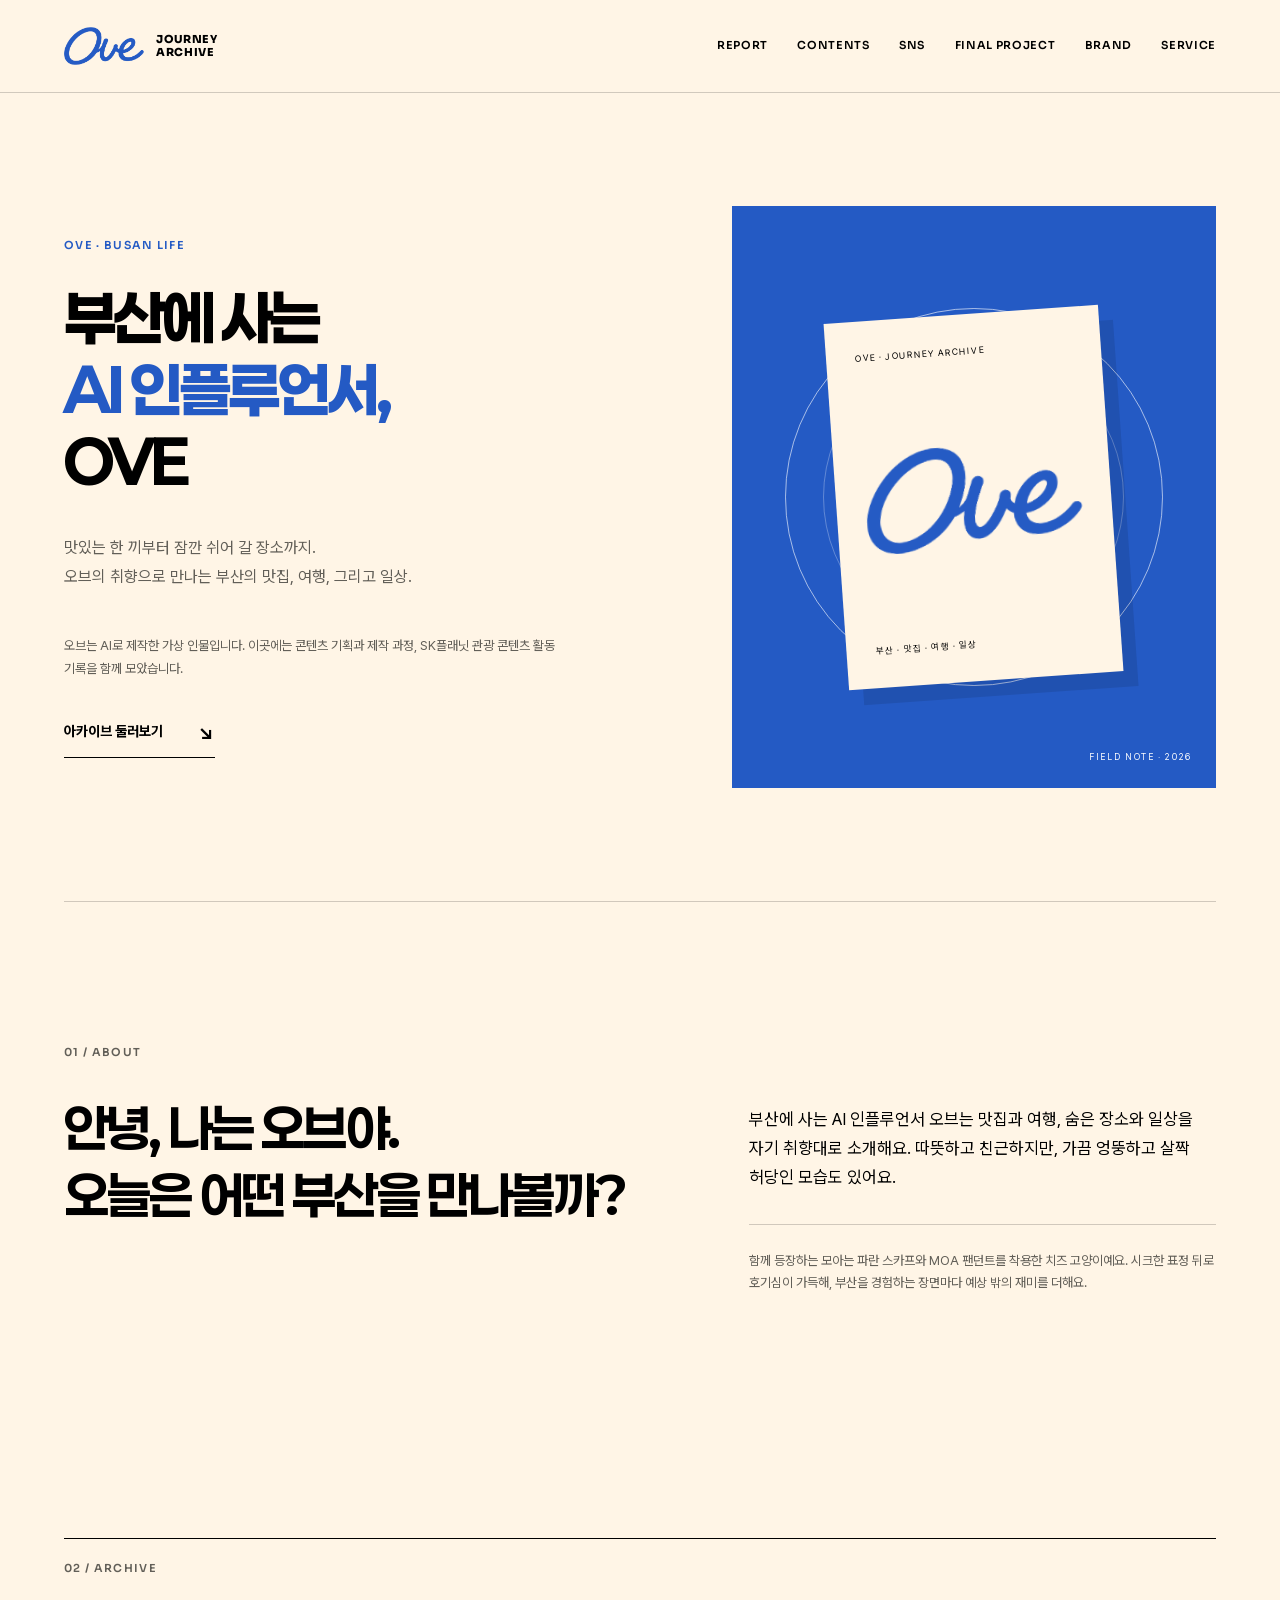
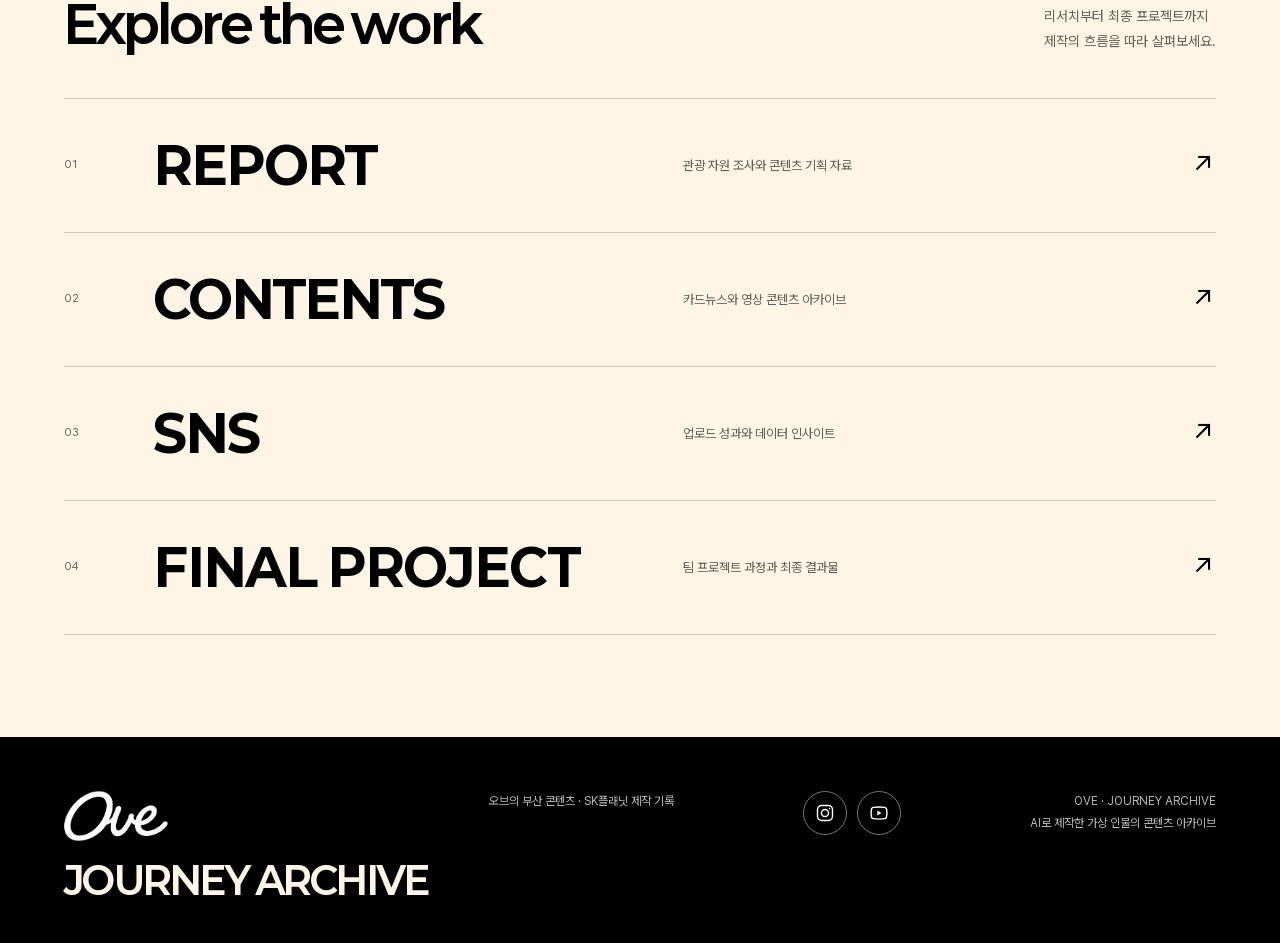
==== commit 64a3d5d6: "Update OVE identity and verified Busan content while preserving layout" ====
--- a/index.html
+++ b/index.html
@@ -3,14 +3,14 @@
 <head>
   <meta charset="UTF-8">
   <meta name="viewport" content="width=device-width, initial-scale=1.0">
-  <meta name="description" content="SK플래닛 관광 콘텐츠 제작 과정을 기록하는 개인 아카이브입니다.">
-  <title>Journey Archive — Home</title>
+  <meta name="description" content="AI로 제작한 가상 인물 오브가 자기 취향으로 보여주는 부산의 맛집, 여행, 숨은 장소와 일상. 콘텐츠 기획·제작과 SK플래닛 활동 기록을 모았습니다.">
+  <title>부산에 사는 AI 인플루언서, OVE | Journey Archive</title>
   <meta name="theme-color" content="#FFF5E6">
   <meta property="og:type" content="website">
   <meta property="og:locale" content="ko_KR">
   <meta property="og:site_name" content="Journey Archive">
-  <meta property="og:title" content="Journey Archive — Home">
-  <meta property="og:description" content="SK플래닛 관광 콘텐츠 제작 과정을 기록하는 개인 아카이브입니다.">
+  <meta property="og:title" content="부산에 사는 AI 인플루언서, OVE | Journey Archive">
+  <meta property="og:description" content="AI로 제작한 가상 인물 오브가 자기 취향으로 보여주는 부산의 맛집, 여행, 숨은 장소와 일상. 콘텐츠 기획·제작과 SK플래닛 활동 기록을 모았습니다.">
   <meta name="twitter:card" content="summary">
   <link rel="icon" href="assets/favicon.svg" type="image/svg+xml">
 
@@ -21,6 +21,7 @@
   <link rel="stylesheet" href="css/pages.css?v=20261015-ove3">
   <link rel="stylesheet" href="css/section-spacing.css?v=20261015-ove3">
   <script src="js/common.js" defer></script>
+  <link rel="stylesheet" href="css/content-update.css?v=20261026-content">
 </head>
 <body data-page="home">
   <a class="skip-link" href="#main">본문 바로가기</a>
@@ -33,12 +34,12 @@
   </header>
   <main id="main">
     <section class="hero container reveal">
-      <div class="hero-copy"><p class="eyebrow">SK PLANET × TOURISM CONTENT</p><h1>낯선 풍경을<br><em>콘텐츠로 기록하는</em><br>작은 스튜디오</h1><p class="hero-description">관광 자원을 관찰하고, 이야기를 기획하고, 이미지와 영상으로 완성해 가는 과정을 한곳에 모았습니다.</p><a class="text-link" href="#archive">아카이브 둘러보기 <span aria-hidden="true">↘</span></a></div>
-      <div class="hero-visual" role="img" aria-label="메인 블루와 크림으로 구성한 오브 브랜드 비주얼"><div class="visual-orbit"></div><div class="visual-card"><span>OVE · JOURNEY ARCHIVE</span><img class="hero-logo" src="assets/images/brand/ove-mark-blue.svg" alt="오브 OVE" width="1150" height="550"><small>OBSERVE · CONNECT · DISCOVER</small></div><span class="visual-caption">FIELD NOTE · 2026</span></div>
+      <div class="hero-copy"><p class="eyebrow">OVE · BUSAN LIFE</p><h1>부산에 사는<br><em>AI 인플루언서,</em><br>OVE</h1><p class="hero-description">맛있는 한 끼부터 잠깐 쉬어 갈 장소까지.<br>오브의 취향으로 만나는 부산의 맛집, 여행, 그리고 일상.</p><p class="content-note">오브는 AI로 제작한 가상 인물입니다. 이곳에는 콘텐츠 기획과 제작 과정, SK플래닛 관광 콘텐츠 활동 기록을 함께 모았습니다.</p><a class="text-link" href="#archive">아카이브 둘러보기 <span aria-hidden="true">↘</span></a></div>
+      <div class="hero-visual" role="img" aria-label="메인 블루와 크림으로 구성한 오브 브랜드 비주얼"><div class="visual-orbit"></div><div class="visual-card"><span>OVE · JOURNEY ARCHIVE</span><img class="hero-logo" src="assets/images/brand/ove-mark-blue.svg" alt="오브 OVE" width="1150" height="550"><small>부산 · 맛집 · 여행 · 일상</small></div><span class="visual-caption">FIELD NOTE · 2026</span></div>
     </section>
-    <section class="intro-section container reveal"><p class="section-index">01 / ABOUT</p><div class="intro-grid"><h2>안녕하세요.<br>여행의 장면을 새로운 시선으로 편집합니다.</h2><div><p>이곳은 SK플래닛 관광 콘텐츠 제작 활동에서 발견한 지역의 매력과 콘텐츠 제작 과정을 기록하는 개인 아카이브입니다.</p><p class="muted">소개 문구, 활동 기간, 담당 역할 등 구체적인 프로필은 추후 이 영역에 자유롭게 추가할 수 있습니다.</p></div></div></section>
+    <section class="intro-section container reveal"><p class="section-index">01 / ABOUT</p><div class="intro-grid"><h2>안녕, 나는 오브야.<br>오늘은 어떤 부산을 만나볼까?</h2><div><p>부산에 사는 AI 인플루언서 오브는 맛집과 여행, 숨은 장소와 일상을 자기 취향대로 소개해요. 따뜻하고 친근하지만, 가끔 엉뚱하고 살짝 허당인 모습도 있어요.</p><p class="muted">함께 등장하는 모아는 파란 스카프와 MOA 팬던트를 착용한 치즈 고양이예요. 시크한 표정 뒤로 호기심이 가득해, 부산을 경험하는 장면마다 예상 밖의 재미를 더해요.</p></div></div></section>
     <section id="archive" class="archive-section container"><div class="section-heading reveal"><div><p class="section-index">02 / ARCHIVE</p><h2>Explore the work</h2></div><p>리서치부터 최종 프로젝트까지<br>제작의 흐름을 따라 살펴보세요.</p></div><div class="archive-list"><a class="archive-item reveal" href="report.html"><span>01</span><h3>Report</h3><p>관광 자원 조사와 콘텐츠 기획 자료</p><b aria-hidden="true">↗</b></a><a class="archive-item reveal" href="contents.html"><span>02</span><h3>Contents</h3><p>카드뉴스와 영상 콘텐츠 아카이브</p><b aria-hidden="true">↗</b></a><a class="archive-item reveal" href="sns.html"><span>03</span><h3>SNS</h3><p>업로드 성과와 데이터 인사이트</p><b aria-hidden="true">↗</b></a><a class="archive-item reveal" href="final.html"><span>04</span><h3>Final Project</h3><p>팀 프로젝트 과정과 최종 결과물</p><b aria-hidden="true">↗</b></a></div></section>
   </main>
-<footer class="site-footer"><div class="container footer-grid"><a class="footer-title" href="index.html"><img class="footer-logo" src="assets/images/brand/ove-mark-white.svg" alt="오브 OVE" width="1150" height="550">JOURNEY ARCHIVE</a><p>SK플래닛 관광 콘텐츠 제작 아카이브</p><nav class="footer-social" aria-label="소셜 미디어"><a href="https://www.instagram.com/hello.iamove/" target="_blank" rel="noopener noreferrer" aria-label="인스타그램 새 창에서 열기"><svg viewBox="0 0 24 24" aria-hidden="true"><rect x="3" y="3" width="18" height="18" rx="5"></rect><circle cx="12" cy="12" r="4.25"></circle><circle class="social-dot" cx="17.4" cy="6.7" r="1"></circle></svg></a><a href="https://www.youtube.com/channel/UC8eGlGJe2-aL2vwoHGrQ_UA" target="_blank" rel="noopener noreferrer" aria-label="유튜브 새 창에서 열기"><svg viewBox="0 0 24 24" aria-hidden="true"><path d="M21 7.2a2.8 2.8 0 0 0-2-2C17.2 4.7 12 4.7 12 4.7s-5.2 0-7 .5a2.8 2.8 0 0 0-2 2A29 29 0 0 0 2.5 12 29 29 0 0 0 3 16.8a2.8 2.8 0 0 0 2 2c1.8.5 7 .5 7 .5s5.2 0 7-.5a2.8 2.8 0 0 0 2-2 29 29 0 0 0 .5-4.8 29 29 0 0 0-.5-4.8Z"></path><path class="social-play" d="m10 9 5 3-5 3Z"></path></svg></a></nav><p class="footer-meta">© <span data-current-year></span> YOUR NAME<br>ALL RIGHTS RESERVED.</p></div></footer>
+<footer class="site-footer"><div class="container footer-grid"><a class="footer-title" href="index.html"><img class="footer-logo" src="assets/images/brand/ove-mark-white.svg" alt="오브 OVE" width="1150" height="550">JOURNEY ARCHIVE</a><p>오브의 부산 콘텐츠 · SK플래닛 제작 기록</p><nav class="footer-social" aria-label="소셜 미디어"><a href="https://www.instagram.com/hello.iamove/" target="_blank" rel="noopener noreferrer" aria-label="인스타그램 새 창에서 열기"><svg viewBox="0 0 24 24" aria-hidden="true"><rect x="3" y="3" width="18" height="18" rx="5"></rect><circle cx="12" cy="12" r="4.25"></circle><circle class="social-dot" cx="17.4" cy="6.7" r="1"></circle></svg></a><a href="https://www.youtube.com/channel/UC8eGlGJe2-aL2vwoHGrQ_UA" target="_blank" rel="noopener noreferrer" aria-label="유튜브 새 창에서 열기"><svg viewBox="0 0 24 24" aria-hidden="true"><path d="M21 7.2a2.8 2.8 0 0 0-2-2C17.2 4.7 12 4.7 12 4.7s-5.2 0-7 .5a2.8 2.8 0 0 0-2 2A29 29 0 0 0 2.5 12 29 29 0 0 0 3 16.8a2.8 2.8 0 0 0 2 2c1.8.5 7 .5 7 .5s5.2 0 7-.5a2.8 2.8 0 0 0 2-2 29 29 0 0 0 .5-4.8 29 29 0 0 0-.5-4.8Z"></path><path class="social-play" d="m10 9 5 3-5 3Z"></path></svg></a></nav><p class="footer-meta">OVE · JOURNEY ARCHIVE<br>AI로 제작한 가상 인물의 콘텐츠 아카이브</p></div></footer>
 </body>
 </html>
--- a/css/content-update.css
+++ b/css/content-update.css
@@ -0,0 +1,23 @@
+/* Content additions only: retain the shared palette, fonts, page grids and section order. */
+.content-note{margin:18px 0;color:var(--muted);font-size:13px;line-height:1.8;max-width:68em}
+.hero-copy>.content-note{margin:0 0 26px;max-width:38em}
+.brand-context{margin-top:40px;padding-top:28px;border-top:1px solid var(--line);font-size:14px;line-height:1.85}
+.brand-context h3{font-size:20px;margin-bottom:12px}
+.voice-guide{margin-top:22px}.voice-guide>div{display:grid;grid-template-columns:110px 1fr;gap:20px;padding:12px 0;border-bottom:1px solid var(--line)}
+.voice-guide dt{font-weight:700;color:var(--ove-main-blue)}.voice-guide small{display:block;color:var(--muted)}
+.moa-intro{display:grid;grid-template-columns:180px minmax(0,1fr);gap:28px;align-items:center;margin-top:28px}
+.asset-placeholder{min-height:180px;background:var(--ove-sub-blue);border:1px dashed var(--line);display:flex;flex-direction:column;align-items:center;justify-content:center;text-align:center;padding:20px;gap:12px}
+.asset-placeholder strong{font-size:30px;color:var(--ove-main-blue)}.asset-placeholder span{font-size:12px;color:var(--muted)}
+.content-status{display:inline-block;margin-top:14px;padding:4px 9px;background:var(--ove-sub-blue);color:var(--ove-main-blue);font-size:12px;font-weight:700}
+[data-status="planning"] .content-status{background:var(--ove-peach);color:var(--ink)}
+.content-summary{margin-top:12px;font-size:14px;line-height:1.8;color:var(--muted)}
+.content-links{display:flex;flex-wrap:wrap;gap:12px 20px;margin-top:16px;font-size:13px}.content-links a{border-bottom:1px solid currentColor;color:var(--ove-main-blue);padding:5px 0}.content-links>span{color:var(--muted)}
+.content-thumb{isolation:isolate}.content-cover{position:absolute;inset:0;width:100%;height:100%;object-fit:contain;background:var(--ove-sub-blue)}
+.content-thumb:has(.content-cover) .thumb-label{background:var(--ove-cream);color:var(--ink);padding:5px 8px}
+.status-filter{display:flex;flex-wrap:wrap;gap:10px;margin:24px 0 12px}.status-filter button{border:1px solid var(--line);padding:9px 13px;font-size:13px;cursor:pointer}.status-filter button.is-active{background:var(--ove-main-blue);color:#fff;border-color:var(--ove-main-blue)}
+.publication-timeline{margin-top:22px}.publication-timeline li{display:grid;grid-template-columns:112px minmax(0,1fr);gap:16px;border-bottom:1px solid var(--line);padding:14px 0;font-size:14px}.publication-timeline time{color:var(--muted);font-size:12px}.publication-timeline a{text-decoration:underline;text-underline-offset:4px}
+.publication-donut{background:conic-gradient(var(--ove-main-blue) 0 40%,var(--ove-orange) 40%)}
+.dashboard-metrics .accent-metric small{color:rgba(255,255,255,.9)}
+.insight-note{margin-top:24px;padding-top:22px;border-top:1px solid var(--line);font-size:14px;line-height:1.8}.insight-note h3{margin-bottom:8px;font-size:16px}
+.ranking>div>span:last-child{font-size:11px;color:var(--muted)}.ranking img{object-fit:cover}
+@media(max-width:600px){.voice-guide>div{grid-template-columns:1fr;gap:4px}.moa-intro{grid-template-columns:1fr}.asset-placeholder{min-height:160px}.publication-timeline li{grid-template-columns:1fr;gap:6px}.card-meta{align-items:start;flex-wrap:wrap;gap:8px}.card-meta h2{font-size:18px}.ranking>div>span:last-child{grid-column:3/-1}.dashboard-toolbar{flex-wrap:wrap;gap:12px}.dashboard-metrics strong{overflow-wrap:normal}}
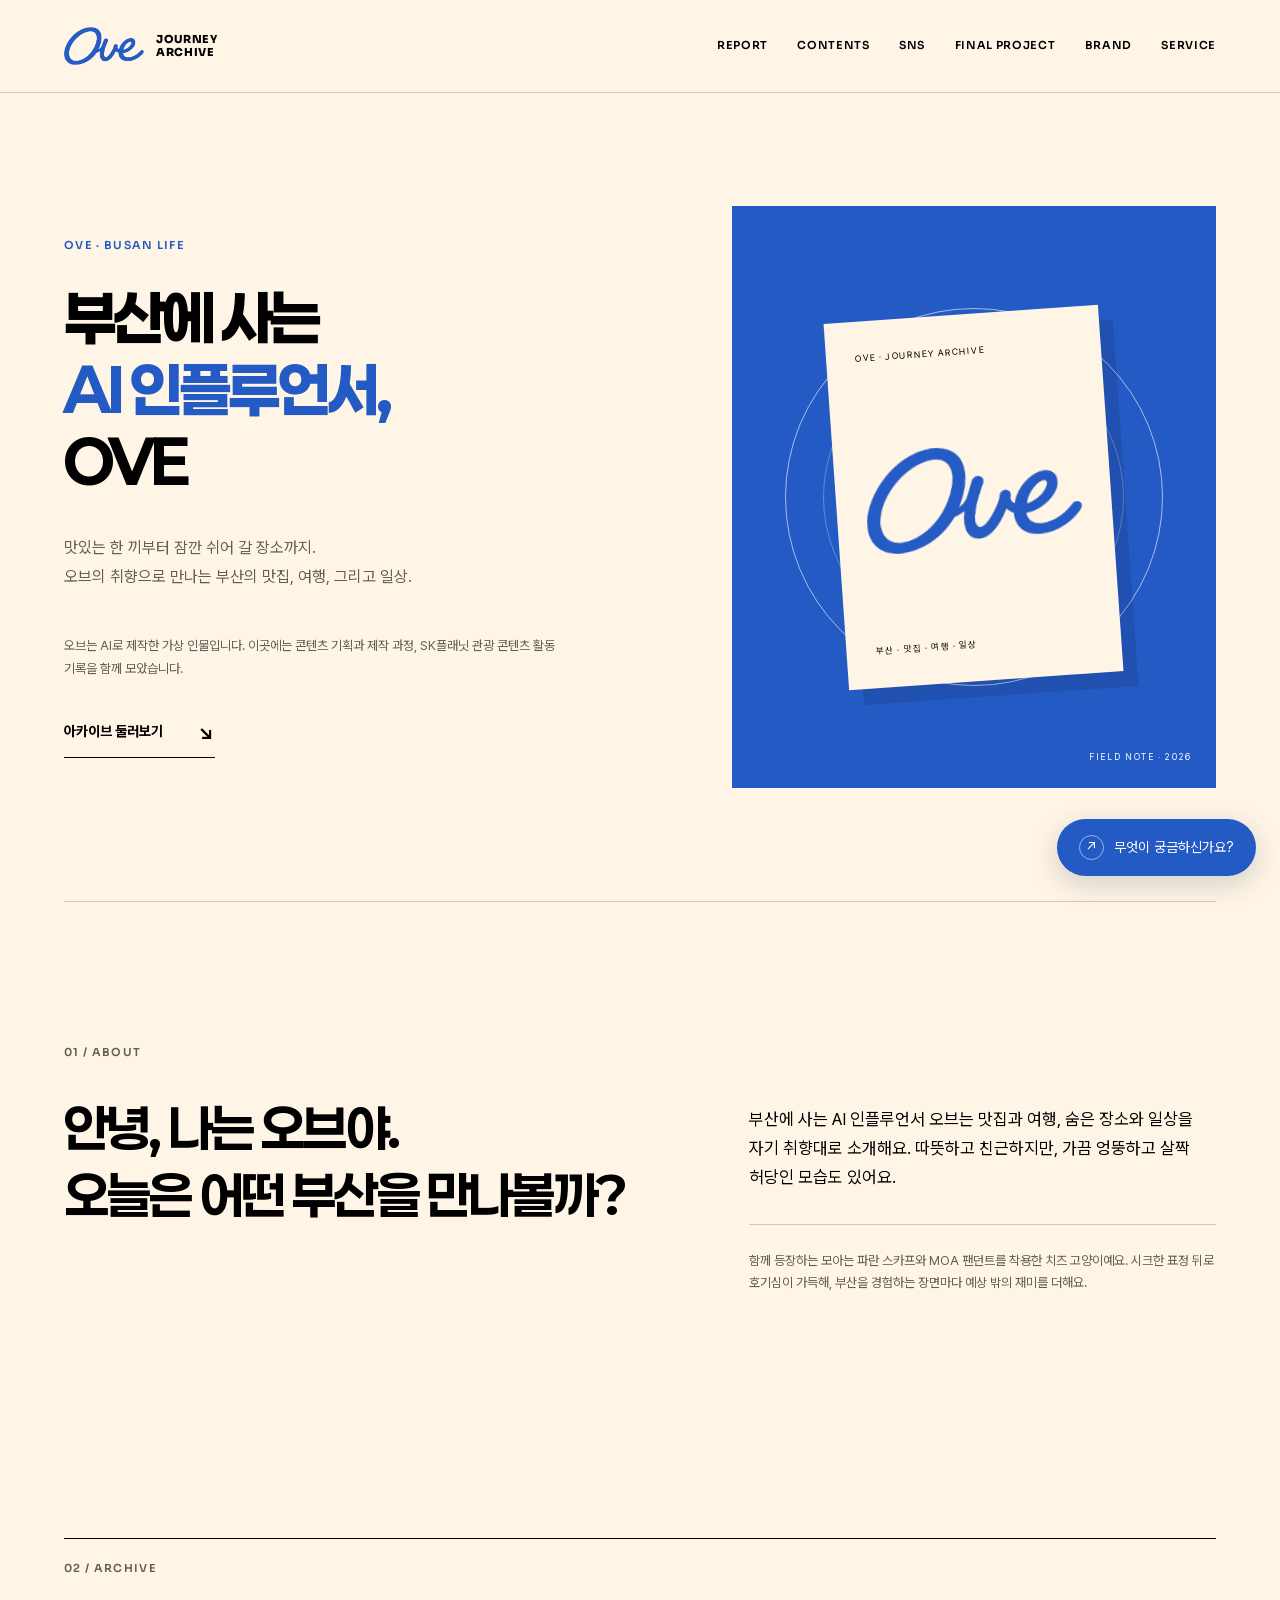
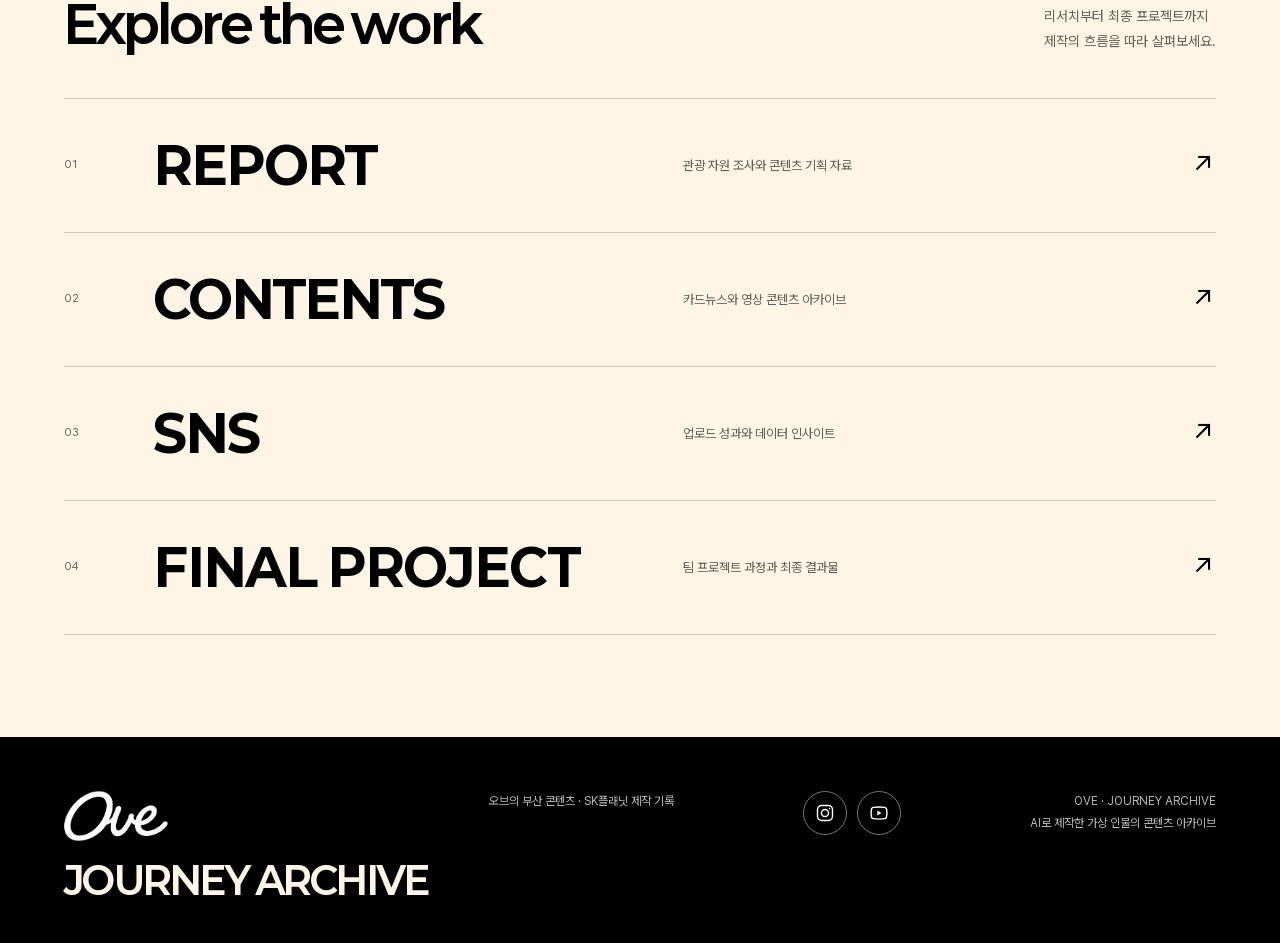
==== commit 6faf24a0: "Add authenticated chatbot admin drafts, preview, publishing and inquiry management" ====
--- a/index.html
+++ b/index.html
@@ -21,6 +21,9 @@
   <link rel="stylesheet" href="css/pages.css?v=20261015-ove3">
   <link rel="stylesheet" href="css/section-spacing.css?v=20261015-ove3">
   <script src="js/common.js" defer></script>
+  <link rel="stylesheet" href="css/chatbot.css?v=20261026">
+  <script src="js/chatbot-schema.js?v=20261026-admin1" defer></script>
+  <script src="js/chatbot.js?v=20261026-admin1" defer></script>
   <link rel="stylesheet" href="css/content-update.css?v=20261026-content">
 </head>
 <body data-page="home">
--- a/css/chatbot.css
+++ b/css/chatbot.css
@@ -0,0 +1,52 @@
+/* Isolated OVE widget styles; shared by every main archive page. */
+.ove-chat-widget { --chat-blue:#245ac4; --chat-cream:#fff5e6; position:fixed; right:24px; bottom:max(24px,env(safe-area-inset-bottom)); z-index:200; font:400 14px/1.6 "Pretendard",Arial,sans-serif; color:#17253e; }
+.ove-chat-widget *, .ove-chat-widget *::before, .ove-chat-widget *::after { box-sizing:border-box; }
+.ove-chat-widget button, .ove-chat-widget input, .ove-chat-widget textarea { font:inherit; }
+.ove-chat-widget button { cursor:pointer; }
+.ove-chat-widget button:disabled { cursor:default; opacity:.5; }
+.ove-chat-widget [hidden] { display:none!important; }
+.ove-chat-launcher { display:flex; align-items:center; gap:10px; margin-left:auto; border:0; border-radius:30px; padding:16px 22px; min-height:52px; background:#245ac4; color:#fff; box-shadow:0 8px 28px #14294b30; font:600 14px/1.5 "Pretendard",Arial,sans-serif; cursor:pointer; }
+.ove-chat-launcher::before { content:'↗'; display:grid; place-items:center; width:25px; height:25px; border:1px solid #ffffff88; border-radius:50%; }
+.ove-chat-panel { display:flex; flex-direction:column; width:392px; height:min(720px,calc(100dvh - 126px)); margin-bottom:14px; background:#fffdf9; border:1px solid #d9e1ec; border-radius:24px; box-shadow:0 16px 70px #17253e30; overflow:hidden; }
+.ove-chat-header { display:flex; gap:12px; align-items:center; background:#e5edf9; padding:18px; border-bottom:1px solid #d9e1ec; flex:none; }
+.ove-chat-avatar { display:grid; place-items:center; width:44px; height:44px; border-radius:15px; background:var(--chat-blue); color:white; font-size:20px; font-weight:700; letter-spacing:-2px; }
+.ove-chat-header h2 { margin:0; font:700 16px/1.4 "Pretendard",Arial,sans-serif; color:#17253e; }
+.ove-chat-header p { margin:3px 0 0; color:#4f617d; font-size:11px; }
+.ove-chat-close { margin-left:auto; border:0; background:transparent; width:40px; height:40px; font-size:26px!important; color:#17253e; }
+.ove-chat-log { flex:1 1 140px; min-height:110px; overflow-y:auto; padding:18px; overscroll-behavior:contain; }
+.ove-chat-message { max-width:92%; margin-bottom:16px; }
+.ove-chat-speaker { display:block; margin:0 4px 5px; font-size:10px; font-weight:700; letter-spacing:.06em; color:#62728a; }
+.ove-chat-message p { margin:0; border:1px solid #e0e6ee; background:white; padding:12px 14px; border-radius:3px 16px 16px; white-space:pre-wrap; overflow-wrap:anywhere; word-break:normal; line-height:1.75; }
+.ove-chat-user { margin-left:auto; }
+.ove-chat-user .ove-chat-speaker { text-align:right; }
+.ove-chat-user p { background:#245ac4; color:white; border-color:#245ac4; border-radius:16px 3px 16px 16px; }
+.ove-chat-actions { overflow-y:auto; max-height:48%; flex:0 1 auto; padding:0 18px 12px; overscroll-behavior:contain; }
+.ove-chat-choices { display:flex; flex-wrap:wrap; gap:7px; }
+.ove-chat-choice { display:inline-flex; align-items:center; justify-content:center; min-height:40px; border:1px solid #bdcdeb; border-radius:12px; background:#f2f6fd; color:#204fa8; padding:8px 12px; font-size:12px!important; text-decoration:none; }
+.ove-chat-choice:hover { background:#e5edf9; border-color:#245ac4; }
+.ove-chat-nav { display:flex; flex-wrap:wrap; gap:4px; padding:7px 12px; border-top:1px solid #e0e6ee; flex:none; }
+.ove-chat-nav button { min-height:38px; padding:6px 9px; color:#4f617d; border:0; background:transparent; font-size:11px; border-radius:8px; }
+.ove-chat-nav button:hover { background:#e5edf9; }
+.ove-chat-composer { display:flex; gap:8px; border-top:1px solid #e0e6ee; padding:12px; flex:none; }
+.ove-chat-composer input { width:0; flex:1; min-width:0; background:white; color:#17253e; border:1px solid #bdcdeb; border-radius:12px; padding:10px; font-size:12px; }
+.ove-chat-composer button, .ove-chat-submit { min-height:42px; padding:9px 13px; border:0; border-radius:12px; background:#245ac4; color:white; }
+.ove-chat-status { padding:0 14px; margin:0; font-size:11px; color:#4f617d; flex:none; }
+.ove-chat-status:not(:empty) { padding-bottom:8px; }
+.ove-chat-inquiry { padding:14px 0 0; display:grid; gap:10px; }
+.ove-chat-field { display:grid; gap:4px; font-size:12px; color:#334764; }
+.ove-chat-field input, .ove-chat-field textarea { width:100%; background:white; color:#17253e; border:1px solid #bdcdeb; border-radius:8px; padding:8px; resize:vertical; min-height:40px; }
+.ove-chat-privacy { font-size:11px; color:#4f617d; }
+.ove-chat-privacy summary { cursor:pointer; padding:5px 0; }
+.ove-chat-privacy p { margin:4px 0; white-space:pre-wrap; }
+.ove-chat-consent { display:flex; align-items:flex-start; gap:8px; font-size:11px; }
+.ove-chat-consent input { flex:none; width:18px; height:18px; margin-top:1px; accent-color:#245ac4; }
+.ove-chat-form-status { margin:0; font-size:12px; color:#334764; }
+.ove-chat-widget :is(button,a,input,textarea,summary):focus-visible { outline:2px solid #245ac4; outline-offset:2px; }
+body.menu-open .ove-chat-widget { visibility:hidden; }
+@media(max-width:480px) {
+ .ove-chat-widget { right:12px; bottom:max(12px,env(safe-area-inset-bottom)); }
+ .ove-chat-panel { width:calc(100vw - 24px); height:min(720px,calc(100dvh - 102px)); margin-bottom:10px; border-radius:20px; }
+ .ove-chat-launcher { padding:12px 17px; min-height:48px; }
+ .ove-chat-composer input, .ove-chat-field input, .ove-chat-field textarea { font-size:16px; }
+ .ove-chat-header { padding:14px; }
+}
